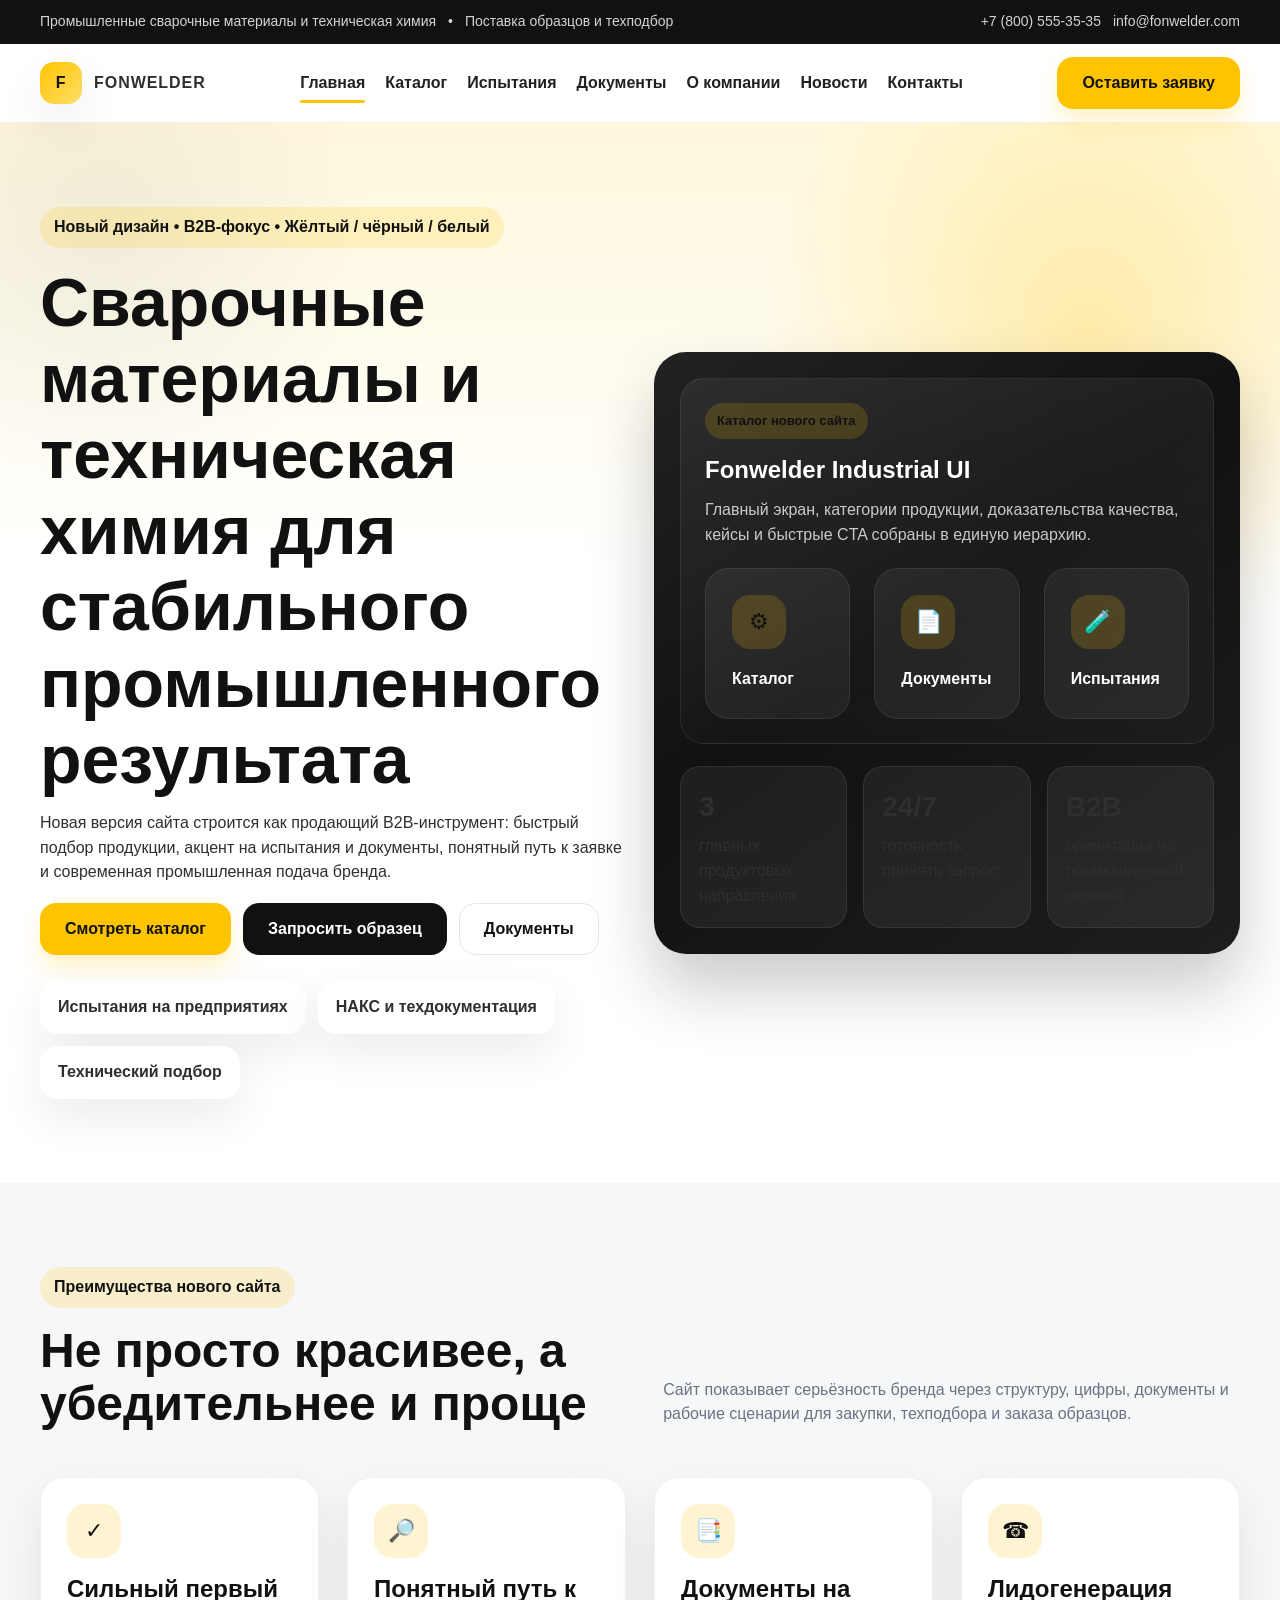
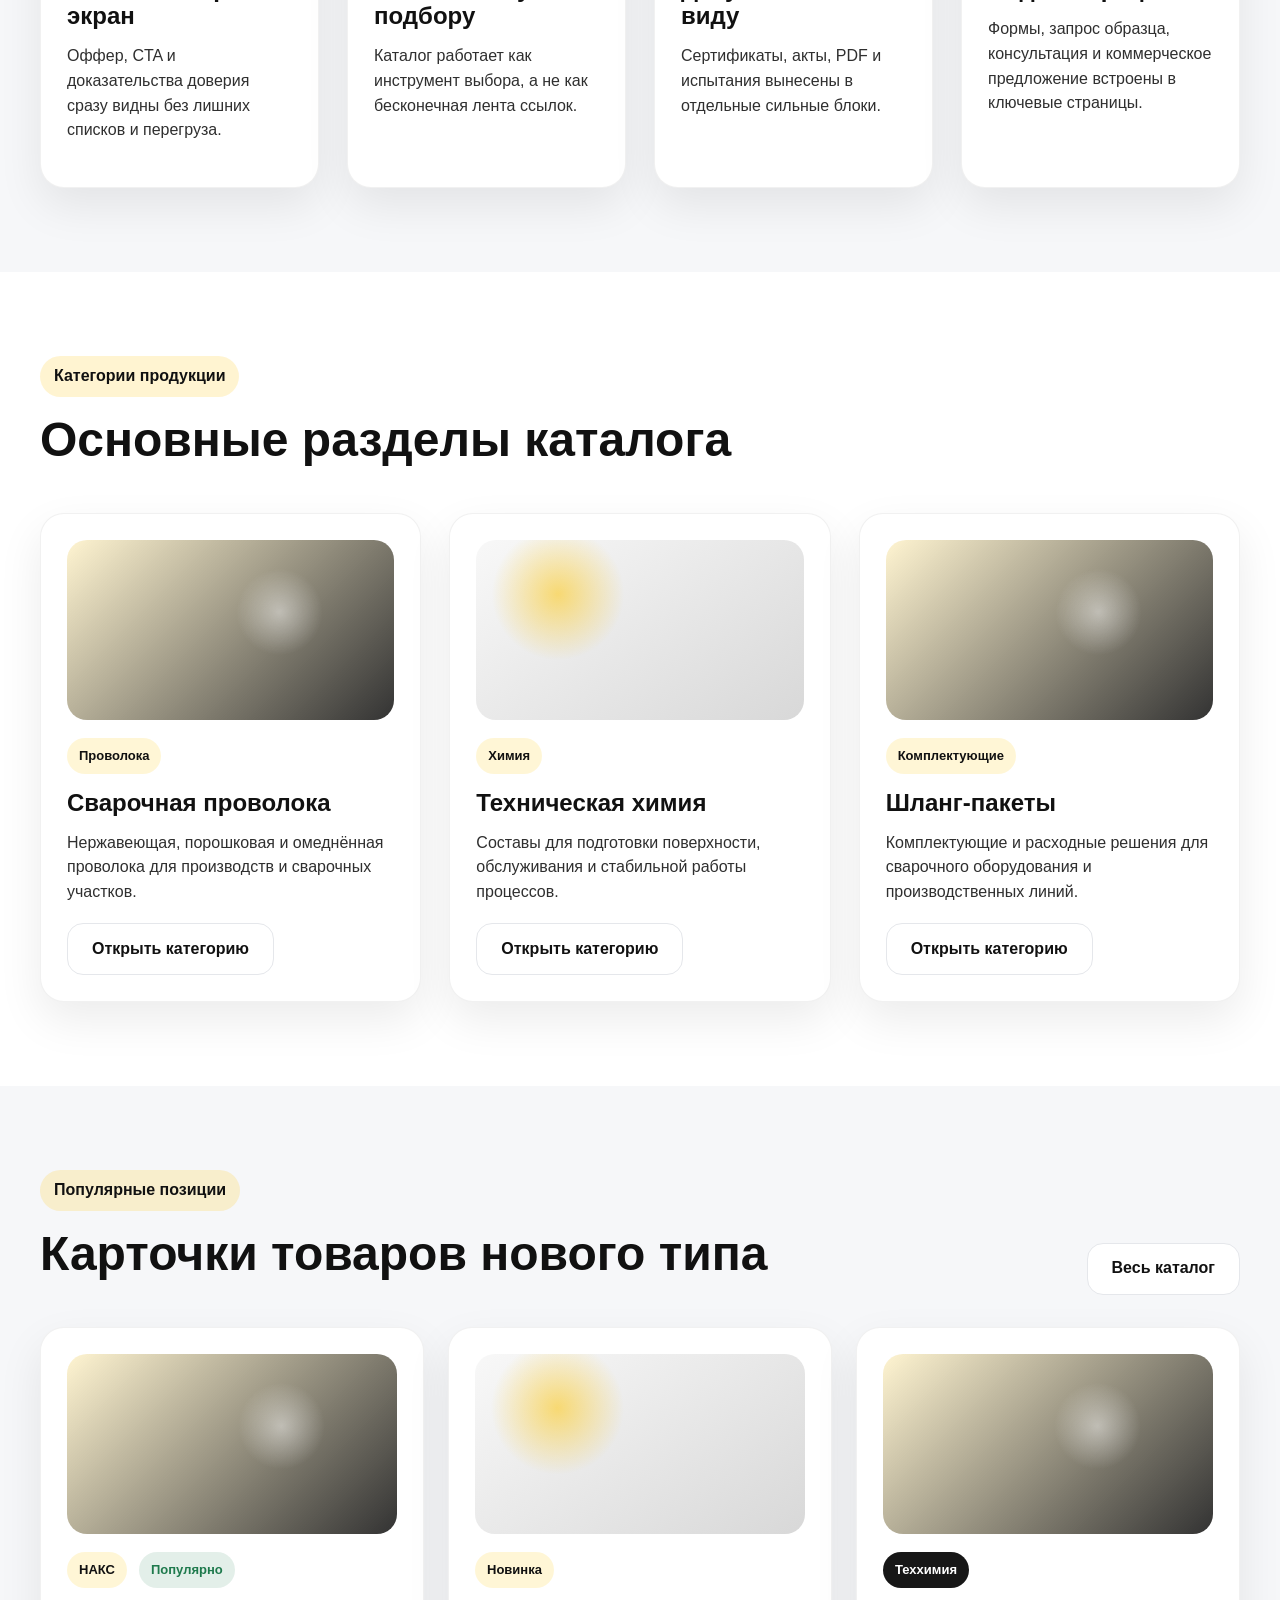
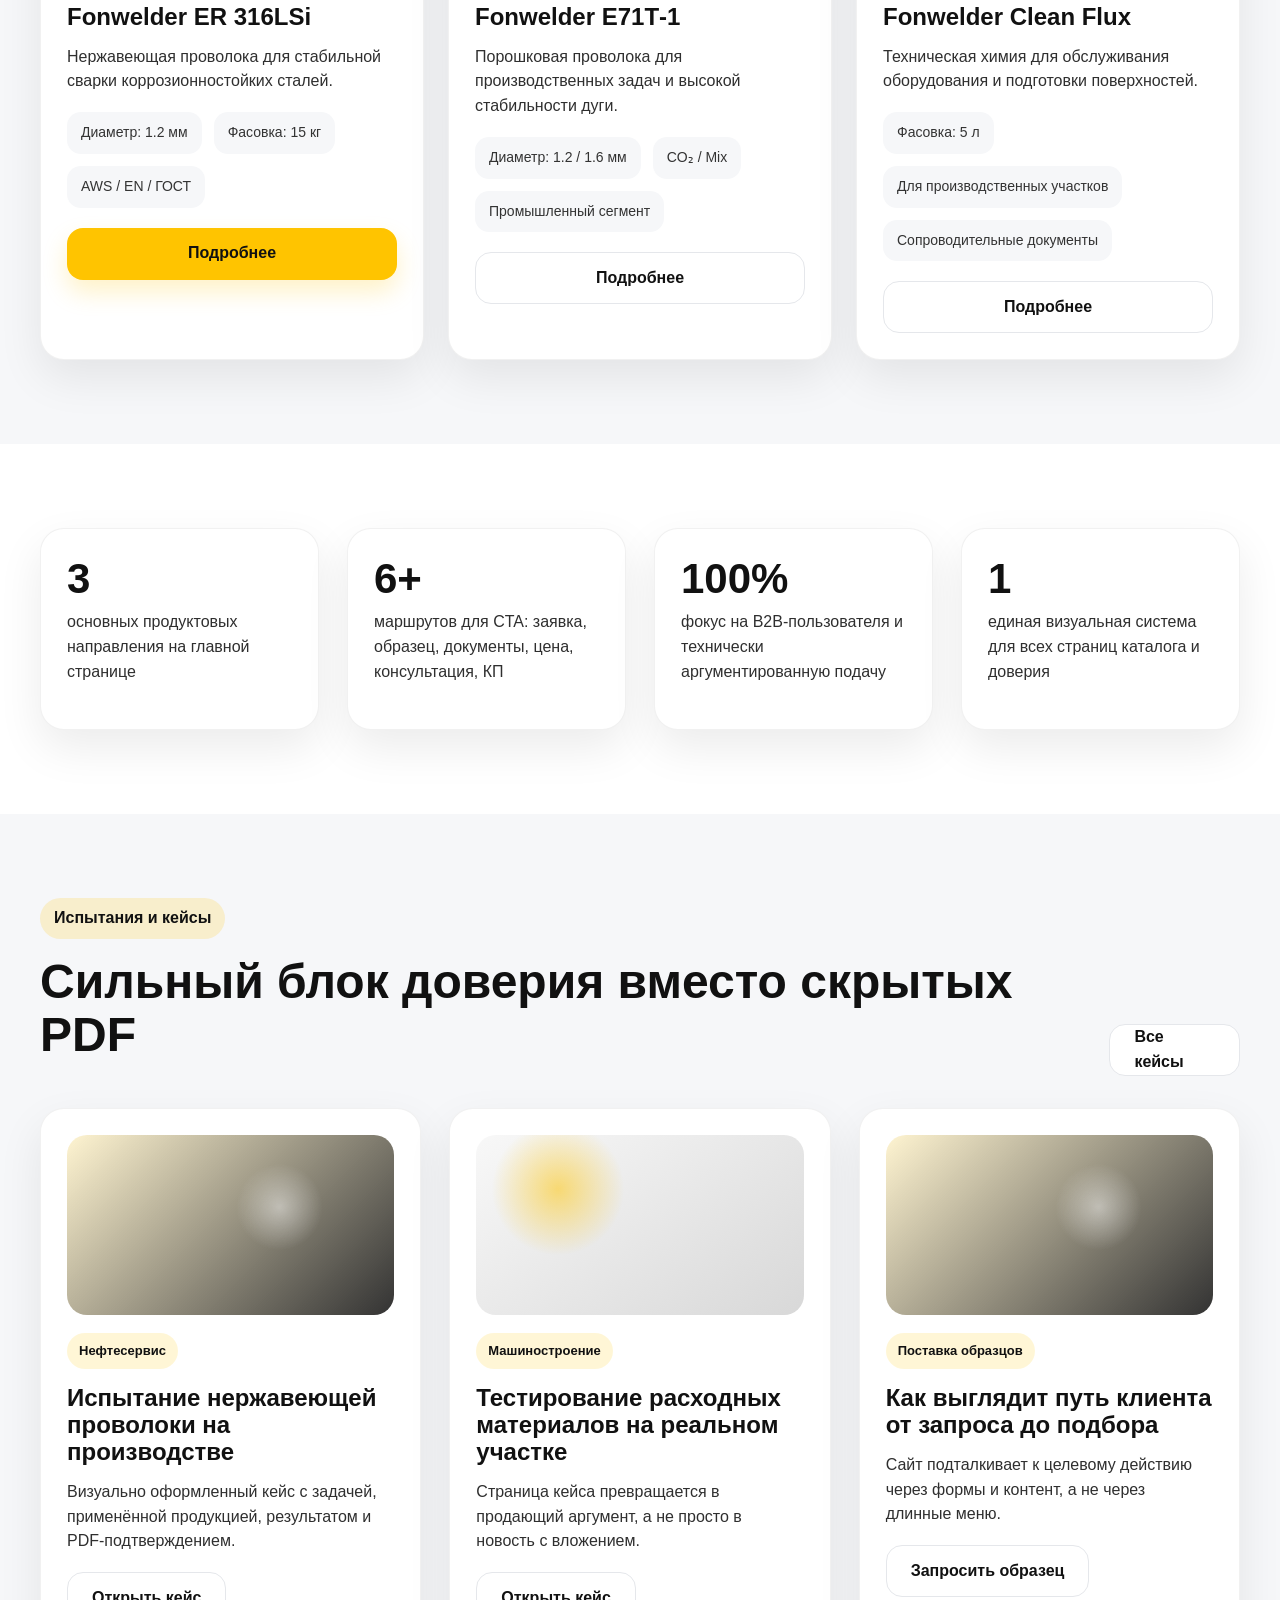
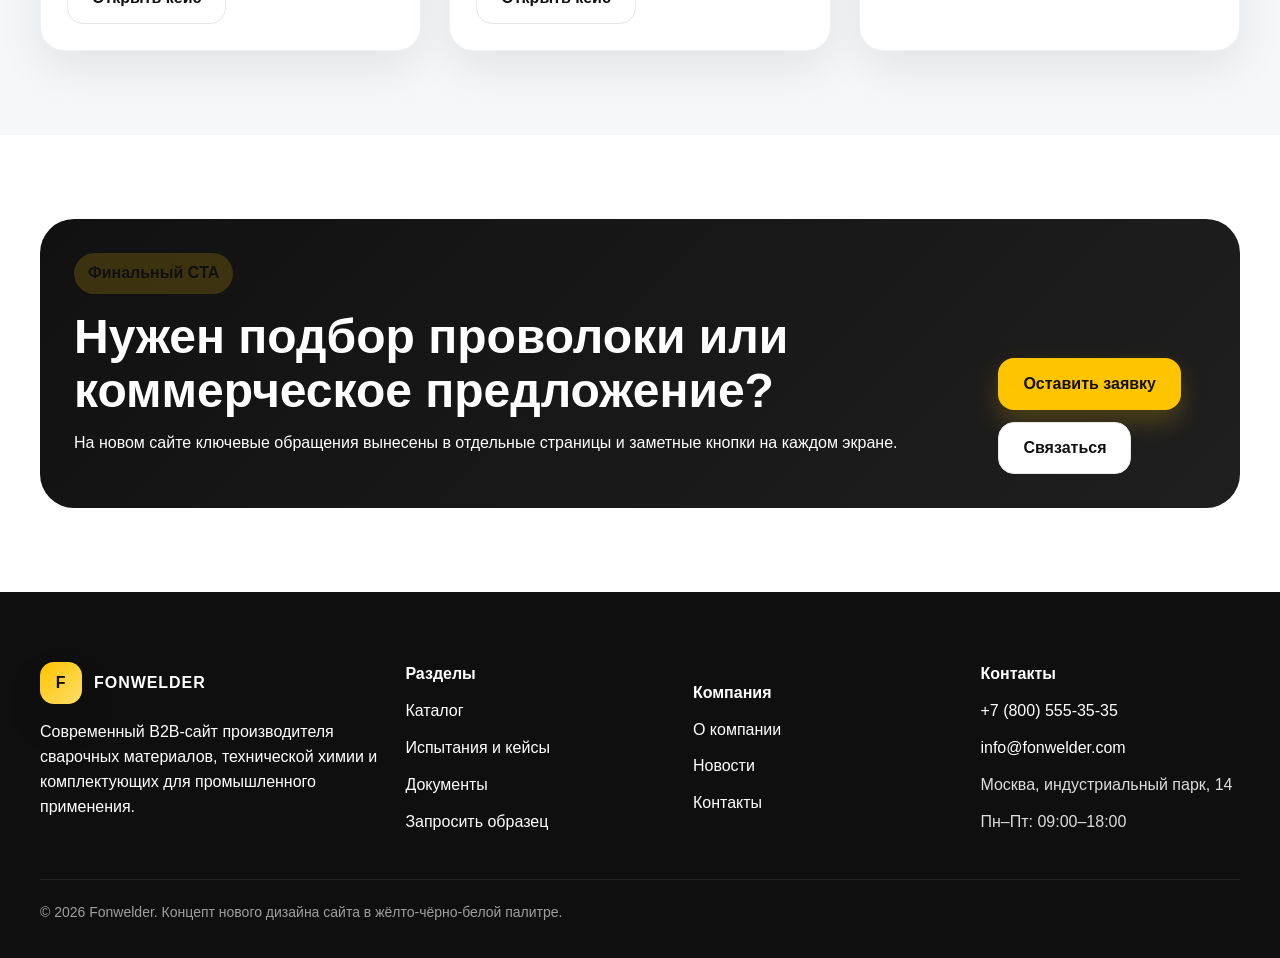
==== index.html @ 53263489 "Add files via upload" ====
<!doctype html>
<html lang="ru">
<head>
  <meta charset="utf-8">
  <meta name="viewport" content="width=device-width, initial-scale=1">
  <title>Fonwelder — новый дизайн сайта</title>
  <meta name="description" content="Редизайн сайта Fonwelder: каталог, карточки товаров, кейсы, документы и лидогенерация.">
  <link rel="stylesheet" href="styles.css">
</head>
<body>
<header>
  <div class="topbar">
    <div class="container topbar__inner">
      <div class="topbar__meta">
        <span>Промышленные сварочные материалы и техническая химия</span>
        <span>•</span>
        <span>Поставка образцов и техподбор</span>
      </div>
      <div class="topbar__links">
        <a href="tel:+78005553535">+7 (800) 555‑35‑35</a>
        <a href="mailto:info@fonwelder.com">info@fonwelder.com</a>
      </div>
    </div>
  </div>
  <nav class="navbar">
    <div class="container navbar__inner">
      <a class="logo" href="index.html" aria-label="Fonwelder">
        <span class="logo__mark">F</span>
        <span>Fonwelder</span>
      </a>
      <button class="menu-toggle" aria-label="Открыть меню" aria-expanded="false" data-menu-toggle>☰</button>
      <div class="navbar__menu" data-menu>
        <a href="index.html" class="is-active">Главная</a>
<a href="catalog.html" class="">Каталог</a>
<a href="cases.html" class="">Испытания</a>
<a href="documents.html" class="">Документы</a>
<a href="about.html" class="">О компании</a>
<a href="news.html" class="">Новости</a>
<a href="contacts.html" class="">Контакты</a>
      </div>
      <div class="navbar__actions">
        <a class="btn btn--primary" href="request.html">Оставить заявку</a>
      </div>
    </div>
  </nav>
</header>
<main>
  <section class="hero section">
    <div class="container hero__grid">
      <div>
        <div class="hero__eyebrow">Новый дизайн • B2B‑фокус • Жёлтый / чёрный / белый</div>
        <h1>Сварочные материалы и техническая химия для стабильного промышленного результата</h1>
        <p>Новая версия сайта строится как продающий B2B‑инструмент: быстрый подбор продукции, акцент на испытания и документы, понятный путь к заявке и современная промышленная подача бренда.</p>
        <div class="cta-inline">
          <a class="btn btn--primary" href="catalog.html">Смотреть каталог</a>
          <a class="btn btn--dark" href="request.html">Запросить образец</a>
          <a class="btn btn--light" href="documents.html">Документы</a>
        </div>
        <div class="hero__stats" style="margin-top:26px;">
          <span class="stat-pill">Испытания на предприятиях</span>
          <span class="stat-pill">НАКС и техдокументация</span>
          <span class="stat-pill">Технический подбор</span>
        </div>
      </div>
      <div class="hero-visual">
        <div class="device">
          <div class="device__screen">
            <span class="badge">Каталог нового сайта</span>
            <h3 style="color:#fff; margin-top:18px;">Fonwelder Industrial UI</h3>
            <p style="color:rgba(255,255,255,0.76);">Главный экран, категории продукции, доказательства качества, кейсы и быстрые CTA собраны в единую иерархию.</p>
            <div class="grid-3" style="margin-top:20px;">
              <div class="card" style="background:rgba(255,255,255,0.06); border-color:rgba(255,255,255,0.08); box-shadow:none;"><div class="icon">⚙</div><strong style="color:#fff;">Каталог</strong></div>
              <div class="card" style="background:rgba(255,255,255,0.06); border-color:rgba(255,255,255,0.08); box-shadow:none;"><div class="icon">📄</div><strong style="color:#fff;">Документы</strong></div>
              <div class="card" style="background:rgba(255,255,255,0.06); border-color:rgba(255,255,255,0.08); box-shadow:none;"><div class="icon">🧪</div><strong style="color:#fff;">Испытания</strong></div>
            </div>
          </div>
          <div class="kpi-bar">
            <div class="kpi"><strong>3</strong><span>главных продуктовых направления</span></div>
            <div class="kpi"><strong>24/7</strong><span>готовность принять запрос</span></div>
            <div class="kpi"><strong>B2B</strong><span>ориентация на промышленный сегмент</span></div>
          </div>
        </div>
      </div>
    </div>
  </section>

  <section class="section page-muted">
    <div class="container">
      <div class="section__head">
        <div>
          <div class="section__eyebrow">Преимущества нового сайта</div>
          <h2>Не просто красивее, а убедительнее и проще</h2>
        </div>
        <p class="section__text">Сайт показывает серьёзность бренда через структуру, цифры, документы и рабочие сценарии для закупки, техподбора и заказа образцов.</p>
      </div>
      <div class="card-grid">
        <article class="value-card"><div class="icon">✓</div><h3>Сильный первый экран</h3><p>Оффер, CTA и доказательства доверия сразу видны без лишних списков и перегруза.</p></article>
        <article class="value-card"><div class="icon">🔎</div><h3>Понятный путь к подбору</h3><p>Каталог работает как инструмент выбора, а не как бесконечная лента ссылок.</p></article>
        <article class="value-card"><div class="icon">📑</div><h3>Документы на виду</h3><p>Сертификаты, акты, PDF и испытания вынесены в отдельные сильные блоки.</p></article>
        <article class="value-card"><div class="icon">☎</div><h3>Лидогенерация</h3><p>Формы, запрос образца, консультация и коммерческое предложение встроены в ключевые страницы.</p></article>
      </div>
    </div>
  </section>

  <section class="section">
    <div class="container">
      <div class="section__head"><div><div class="section__eyebrow">Категории продукции</div><h2>Основные разделы каталога</h2></div></div>
      <div class="category-grid">
        <article class="product-card"><div class="category-card__media"></div><span class="badge">Проволока</span><h3 style="margin-top:16px;">Сварочная проволока</h3><p>Нержавеющая, порошковая и омеднённая проволока для производств и сварочных участков.</p><a class="btn btn--light" href="category-stainless.html">Открыть категорию</a></article>
        <article class="product-card"><div class="category-card__media category-card__media--light"></div><span class="badge">Химия</span><h3 style="margin-top:16px;">Техническая химия</h3><p>Составы для подготовки поверхности, обслуживания и стабильной работы процессов.</p><a class="btn btn--light" href="catalog.html">Открыть категорию</a></article>
        <article class="product-card"><div class="category-card__media"></div><span class="badge">Комплектующие</span><h3 style="margin-top:16px;">Шланг‑пакеты</h3><p>Комплектующие и расходные решения для сварочного оборудования и производственных линий.</p><a class="btn btn--light" href="catalog.html">Открыть категорию</a></article>
      </div>
    </div>
  </section>

  <section class="section page-muted">
    <div class="container">
      <div class="section__head"><div><div class="section__eyebrow">Популярные позиции</div><h2>Карточки товаров нового типа</h2></div><a class="btn btn--light" href="catalog.html">Весь каталог</a></div>
      <div class="product-grid">
        <article class="product-card"><div class="product-card__media"></div><div class="badges"><span class="badge">НАКС</span><span class="badge badge--success">Популярно</span></div><h3 style="margin-top:16px;">Fonwelder ER 316LSi</h3><p>Нержавеющая проволока для стабильной сварки коррозионностойких сталей.</p><ul class="meta-list"><li>Диаметр: 1.2 мм</li><li>Фасовка: 15 кг</li><li>AWS / EN / ГОСТ</li></ul><a class="btn btn--primary btn--full" href="product-er316lsi.html">Подробнее</a></article>
        <article class="product-card"><div class="product-card__media product-card__media--light"></div><div class="badges"><span class="badge">Новинка</span></div><h3 style="margin-top:16px;">Fonwelder E71T‑1</h3><p>Порошковая проволока для производственных задач и высокой стабильности дуги.</p><ul class="meta-list"><li>Диаметр: 1.2 / 1.6 мм</li><li>CO₂ / Mix</li><li>Промышленный сегмент</li></ul><a class="btn btn--light btn--full" href="catalog.html">Подробнее</a></article>
        <article class="product-card"><div class="product-card__media"></div><div class="badges"><span class="badge badge--dark">Теххимия</span></div><h3 style="margin-top:16px;">Fonwelder Clean Flux</h3><p>Техническая химия для обслуживания оборудования и подготовки поверхностей.</p><ul class="meta-list"><li>Фасовка: 5 л</li><li>Для производственных участков</li><li>Сопроводительные документы</li></ul><a class="btn btn--light btn--full" href="catalog.html">Подробнее</a></article>
      </div>
    </div>
  </section>

  <section class="section"><div class="container"><div class="stats-grid"><article class="stat"><h3>3</h3><p>основных продуктовых направления на главной странице</p></article><article class="stat"><h3>6+</h3><p>маршрутов для CTA: заявка, образец, документы, цена, консультация, КП</p></article><article class="stat"><h3>100%</h3><p>фокус на B2B‑пользователя и технически аргументированную подачу</p></article><article class="stat"><h3>1</h3><p>единая визуальная система для всех страниц каталога и доверия</p></article></div></div></section>

  <section class="section page-muted">
    <div class="container">
      <div class="section__head"><div><div class="section__eyebrow">Испытания и кейсы</div><h2>Сильный блок доверия вместо скрытых PDF</h2></div><a class="btn btn--light" href="cases.html">Все кейсы</a></div>
      <div class="case-grid">
        <article class="case-card"><div class="case-card__media"></div><span class="badge">Нефтесервис</span><h3 style="margin-top:16px;">Испытание нержавеющей проволоки на производстве</h3><p>Визуально оформленный кейс с задачей, применённой продукцией, результатом и PDF‑подтверждением.</p><a class="btn btn--light" href="cases.html">Открыть кейс</a></article>
        <article class="case-card"><div class="case-card__media case-card__media--light"></div><span class="badge">Машиностроение</span><h3 style="margin-top:16px;">Тестирование расходных материалов на реальном участке</h3><p>Страница кейса превращается в продающий аргумент, а не просто в новость с вложением.</p><a class="btn btn--light" href="cases.html">Открыть кейс</a></article>
        <article class="case-card"><div class="case-card__media"></div><span class="badge">Поставка образцов</span><h3 style="margin-top:16px;">Как выглядит путь клиента от запроса до подбора</h3><p>Сайт подталкивает к целевому действию через формы и контент, а не через длинные меню.</p><a class="btn btn--light" href="request.html">Запросить образец</a></article>
      </div>
    </div>
  </section>

  <section class="section"><div class="container"><div class="cta-band"><div class="section__head" style="margin-bottom:0;"><div><div class="section__eyebrow">Финальный CTA</div><h2>Нужен подбор проволоки или коммерческое предложение?</h2><p>На новом сайте ключевые обращения вынесены в отдельные страницы и заметные кнопки на каждом экране.</p></div><div class="cta-inline"><a class="btn btn--primary" href="request.html">Оставить заявку</a><a class="btn btn--light" href="contacts.html">Связаться</a></div></div></div></div></section>
</main>
<footer class="footer">
  <div class="container">
    <div class="footer-grid footer__top">
      <div>
        <a class="logo" href="index.html">
          <span class="logo__mark">F</span>
          <span>Fonwelder</span>
        </a>
        <p style="margin-top:16px;">Современный B2B‑сайт производителя сварочных материалов, технической химии и комплектующих для промышленного применения.</p>
      </div>
      <div>
        <h4>Разделы</h4>
        <ul>
          <li><a href="catalog.html">Каталог</a></li>
          <li><a href="cases.html">Испытания и кейсы</a></li>
          <li><a href="documents.html">Документы</a></li>
          <li><a href="request.html">Запросить образец</a></li>
        </ul>
      </div>
      <div>
        <h4>Компания</h4>
        <ul>
          <li><a href="about.html">О компании</a></li>
          <li><a href="news.html">Новости</a></li>
          <li><a href="contacts.html">Контакты</a></li>
        </ul>
      </div>
      <div>
        <h4>Контакты</h4>
        <ul>
          <li><a href="tel:+78005553535">+7 (800) 555‑35‑35</a></li>
          <li><a href="mailto:info@fonwelder.com">info@fonwelder.com</a></li>
          <li>Москва, индустриальный парк, 14</li>
          <li>Пн–Пт: 09:00–18:00</li>
        </ul>
      </div>
    </div>
    <div class="footer__bottom">© 2026 Fonwelder. Концепт нового дизайна сайта в жёлто‑чёрно‑белой палитре.</div>
  </div>
</footer>
<script src="script.js"></script>
</body>
</html>
---- styles.css ----
:root {
  --yellow: #ffc400;
  --yellow-dark: #f1b500;
  --black: #111111;
  --black-soft: #1d1d1d;
  --white: #ffffff;
  --bg: #f6f7f9;
  --line: #e5e7eb;
  --text: #2f2f2f;
  --muted: #6b7280;
  --success: #1f7a4d;
  --radius-lg: 24px;
  --radius-md: 18px;
  --radius-sm: 12px;
  --shadow: 0 18px 45px rgba(17, 17, 17, 0.08);
  --container: 1200px;
}

* {
  box-sizing: border-box;
}

html {
  scroll-behavior: smooth;
}

body {
  margin: 0;
  font-family: Inter, Arial, Helvetica, sans-serif;
  color: var(--text);
  background: var(--white);
  line-height: 1.55;
}

a {
  color: inherit;
  text-decoration: none;
}

img {
  display: block;
  max-width: 100%;
}

button,
input,
select,
textarea {
  font: inherit;
}

.container {
  width: min(calc(100% - 32px), var(--container));
  margin: 0 auto;
}

.section {
  padding: 84px 0;
}

.section-sm {
  padding: 56px 0;
}

.page-muted {
  background: var(--bg);
}

.topbar {
  background: var(--black);
  color: rgba(255, 255, 255, 0.82);
  font-size: 14px;
}

.topbar__inner,
.navbar__inner,
.footer__top {
  display: flex;
  align-items: center;
  justify-content: space-between;
  gap: 20px;
}

.topbar__inner {
  min-height: 44px;
}

.topbar__meta,
.topbar__links,
.navbar__menu,
.hero__stats,
.breadcrumbs,
.filters,
.meta-list,
.cta-inline,
.badges,
.inline-list {
  display: flex;
  flex-wrap: wrap;
  gap: 12px;
}

.navbar {
  position: sticky;
  top: 0;
  z-index: 50;
  background: rgba(255, 255, 255, 0.94);
  backdrop-filter: blur(10px);
  border-bottom: 1px solid rgba(17, 17, 17, 0.06);
}

.navbar__inner {
  min-height: 78px;
}

.logo {
  display: inline-flex;
  align-items: center;
  gap: 12px;
  font-weight: 900;
  letter-spacing: 0.06em;
  text-transform: uppercase;
}

.logo__mark {
  width: 42px;
  height: 42px;
  border-radius: 14px;
  background: linear-gradient(135deg, var(--yellow), #ffde69);
  color: var(--black);
  display: inline-flex;
  align-items: center;
  justify-content: center;
  box-shadow: var(--shadow);
}

.navbar__menu {
  align-items: center;
  gap: 20px;
  color: #212121;
}

.navbar__menu a {
  font-weight: 600;
  position: relative;
}

.navbar__menu a:hover::after,
.navbar__menu a.is-active::after {
  content: "";
  position: absolute;
  left: 0;
  right: 0;
  bottom: -8px;
  height: 3px;
  border-radius: 999px;
  background: var(--yellow);
}

.menu-toggle {
  display: none;
  width: 48px;
  height: 48px;
  border: 1px solid var(--line);
  border-radius: 14px;
  background: var(--white);
}

.btn {
  display: inline-flex;
  align-items: center;
  justify-content: center;
  gap: 10px;
  min-height: 52px;
  padding: 0 24px;
  border-radius: 16px;
  border: 1px solid transparent;
  font-weight: 700;
  transition: 0.25s ease;
  cursor: pointer;
}

.btn:hover {
  transform: translateY(-2px);
}

.btn--primary {
  background: var(--yellow);
  color: var(--black);
  box-shadow: 0 12px 24px rgba(255, 196, 0, 0.22);
}

.btn--primary:hover {
  background: var(--yellow-dark);
}

.btn--dark {
  background: var(--black);
  color: var(--white);
}

.btn--light {
  background: var(--white);
  color: var(--black);
  border-color: var(--line);
}

.btn--full {
  width: 100%;
}

.hero {
  position: relative;
  overflow: hidden;
  background:
    radial-gradient(circle at 85% 20%, rgba(255, 196, 0, 0.28), transparent 24%),
    radial-gradient(circle at 8% 10%, rgba(17, 17, 17, 0.06), transparent 18%),
    linear-gradient(180deg, #fff8dd 0%, var(--white) 42%);
}

.hero--dark {
  background:
    radial-gradient(circle at 80% 15%, rgba(255, 196, 0, 0.26), transparent 22%),
    linear-gradient(135deg, #181818 0%, #111111 70%);
  color: var(--white);
}

.hero__grid,
.split,
.product-hero,
.two-col,
.contact-grid,
.request-grid,
.stats-grid,
.card-grid,
.case-grid,
.doc-grid,
.news-grid,
.category-grid,
.footer-grid,
.product-layout {
  display: grid;
  gap: 28px;
}

.hero__grid,
.split,
.product-hero,
.two-col,
.contact-grid,
.request-grid,
.product-layout {
  grid-template-columns: repeat(2, minmax(0, 1fr));
  align-items: center;
}

.hero__eyebrow,
.section__eyebrow {
  display: inline-flex;
  align-items: center;
  gap: 10px;
  padding: 8px 14px;
  border-radius: 999px;
  background: rgba(255, 196, 0, 0.18);
  color: var(--black);
  font-weight: 700;
  margin-bottom: 16px;
}

.hero--dark .hero__eyebrow {
  color: var(--white);
  background: rgba(255, 196, 0, 0.16);
}

h1,
h2,
h3,
h4 {
  margin: 0 0 14px;
  color: var(--black);
  line-height: 1.12;
}

.hero--dark h1,
.hero--dark h2,
.hero--dark h3,
.hero--dark p,
.hero--dark li,
.hero--dark .section__text {
  color: var(--white);
}

h1 {
  font-size: clamp(38px, 6vw, 68px);
  max-width: 13ch;
}

h2 {
  font-size: clamp(30px, 4vw, 48px);
}

h3 {
  font-size: 24px;
}

p {
  margin: 0 0 18px;
  color: var(--text);
}

.section__head {
  display: flex;
  align-items: end;
  justify-content: space-between;
  gap: 20px;
  margin-bottom: 32px;
}

.section__text,
.muted {
  color: var(--muted);
}

.hero-card,
.card,
.stat,
.filter-card,
.doc-item,
.news-card,
.case-card,
.product-card,
.contact-card,
.form-card,
.metric-card,
.value-card,
.timeline,
.tab-panel,
.spec-table,
.sidebar-card {
  background: var(--white);
  border: 1px solid rgba(17, 17, 17, 0.06);
  border-radius: var(--radius-lg);
  box-shadow: var(--shadow);
}

.hero-card {
  padding: 28px;
}

.hero-visual {
  position: relative;
  min-height: 540px;
}

.device,
.wire-spool,
.tube-stack,
.document-stack,
.news-visual {
  border-radius: 32px;
  box-shadow: 0 35px 65px rgba(17, 17, 17, 0.22);
}

.device {
  background: linear-gradient(145deg, #222 0%, #111 45%, #1e1e1e 100%);
  padding: 26px;
  min-height: 480px;
  display: flex;
  flex-direction: column;
  justify-content: space-between;
}

.device__screen {
  background: linear-gradient(180deg, rgba(255,255,255,0.06), rgba(255,255,255,0.02));
  border: 1px solid rgba(255,255,255,0.08);
  border-radius: 24px;
  padding: 24px;
}

.hero__stats .stat-pill {
  padding: 14px 18px;
  border-radius: 18px;
  background: var(--white);
  box-shadow: var(--shadow);
  font-weight: 700;
}

.hero--dark .hero__stats .stat-pill {
  background: rgba(255,255,255,0.06);
  color: var(--white);
}

.card-grid {
  grid-template-columns: repeat(4, minmax(0, 1fr));
}

.category-grid,
.case-grid,
.news-grid,
.doc-grid {
  grid-template-columns: repeat(3, minmax(0, 1fr));
}

.stats-grid {
  grid-template-columns: repeat(4, minmax(0, 1fr));
}

.value-card,
.card,
.product-card,
.case-card,
.doc-item,
.news-card,
.contact-card,
.sidebar-card,
.stat,
.metric-card {
  padding: 26px;
}

.icon {
  width: 54px;
  height: 54px;
  border-radius: 18px;
  display: inline-flex;
  align-items: center;
  justify-content: center;
  background: rgba(255, 196, 0, 0.18);
  color: var(--black);
  font-size: 22px;
  margin-bottom: 18px;
}

.badge {
  display: inline-flex;
  align-items: center;
  gap: 8px;
  padding: 8px 12px;
  border-radius: 999px;
  font-size: 13px;
  font-weight: 700;
  background: rgba(255, 196, 0, 0.16);
  color: var(--black);
}

.badge--dark {
  background: #171717;
  color: var(--white);
}

.badge--success {
  background: rgba(31, 122, 77, 0.12);
  color: var(--success);
}

.product-card__media,
.category-card__media,
.case-card__media,
.news-card__media {
  min-height: 180px;
  border-radius: 20px;
  margin-bottom: 18px;
  background:
    radial-gradient(circle at 65% 40%, rgba(255,255,255,0.45), transparent 18%),
    linear-gradient(135deg, rgba(255, 196, 0, 0.18), rgba(17, 17, 17, 0.86));
}

.product-card__media--light,
.category-card__media--light,
.case-card__media--light,
.news-card__media--light {
  background:
    radial-gradient(circle at 25% 30%, rgba(255, 196, 0, 0.52), transparent 24%),
    linear-gradient(145deg, #f8f8f8, #d8d8d8);
}

.meta-list {
  padding: 0;
  margin: 0 0 20px;
  list-style: none;
}

.meta-list li {
  padding: 10px 14px;
  border-radius: 14px;
  background: var(--bg);
  color: #333;
  font-size: 14px;
}

.stats-grid .stat h3,
.metric-card h3 {
  font-size: 42px;
  margin-bottom: 8px;
}

.cta-band {
  background: linear-gradient(135deg, #111 0%, #1f1f1f 100%);
  color: var(--white);
  border-radius: 34px;
  padding: 34px;
}

.cta-band h2,
.cta-band p {
  color: var(--white);
}

.breadcrumbs {
  padding: 20px 0 0;
  color: var(--muted);
  font-size: 14px;
}

.page-hero {
  padding: 48px 0 70px;
}

.page-hero__card {
  padding: 34px;
  border-radius: 32px;
  background:
    radial-gradient(circle at 85% 10%, rgba(255, 196, 0, 0.22), transparent 25%),
    linear-gradient(180deg, #fffdf6, #ffffff);
  border: 1px solid rgba(17, 17, 17, 0.06);
}

.filters {
  margin-bottom: 26px;
}

.filter-chip {
  display: inline-flex;
  align-items: center;
  padding: 12px 16px;
  border-radius: 999px;
  border: 1px solid var(--line);
  background: var(--white);
  font-weight: 600;
}

.filter-chip.is-active {
  border-color: transparent;
  background: var(--yellow);
}

.search-row {
  display: grid;
  grid-template-columns: 2fr 1fr 1fr auto;
  gap: 14px;
  margin-bottom: 28px;
}

.input,
.select,
.textarea {
  width: 100%;
  min-height: 54px;
  padding: 14px 18px;
  border-radius: 16px;
  border: 1px solid var(--line);
  background: var(--white);
}

.textarea {
  min-height: 140px;
  resize: vertical;
}

.grid-3,
.grid-4,
.product-grid {
  display: grid;
  gap: 24px;
}

.grid-3,
.product-grid {
  grid-template-columns: repeat(3, minmax(0, 1fr));
}

.grid-4 {
  grid-template-columns: repeat(4, minmax(0, 1fr));
}

.product-hero__gallery {
  background: linear-gradient(145deg, #141414, #2a2a2a);
  color: var(--white);
  padding: 28px;
  border-radius: 32px;
  min-height: 560px;
}

.product-photo {
  height: 320px;
  border-radius: 26px;
  margin-bottom: 20px;
  background:
    radial-gradient(circle at 28% 35%, rgba(255, 196, 0, 0.88), transparent 18%),
    linear-gradient(135deg, #f1f1f1 0%, #cfcfcf 18%, #2b2b2b 18%, #151515 100%);
}

.thumb-row {
  display: grid;
  grid-template-columns: repeat(3, minmax(0, 1fr));
  gap: 14px;
}

.thumb {
  height: 88px;
  border-radius: 18px;
  background:
    radial-gradient(circle at 70% 40%, rgba(255,255,255,0.25), transparent 16%),
    linear-gradient(135deg, rgba(255, 196, 0, 0.35), rgba(255,255,255,0.08));
  border: 1px solid rgba(255,255,255,0.08);
}

.product-hero__info {
  padding: 10px 0;
}

.price-box {
  padding: 20px 22px;
  border-radius: 22px;
  background: var(--bg);
  display: flex;
  align-items: center;
  justify-content: space-between;
  gap: 18px;
  margin: 22px 0;
}

.tabs {
  display: flex;
  flex-wrap: wrap;
  gap: 12px;
  margin-bottom: 24px;
}

.tab-button {
  padding: 14px 18px;
  border-radius: 14px;
  border: 1px solid var(--line);
  background: var(--white);
  font-weight: 700;
  cursor: pointer;
}

.tab-button.is-active {
  background: var(--yellow);
  border-color: transparent;
}

.tab-panel {
  display: none;
  padding: 28px;
}

.tab-panel.is-active {
  display: block;
}

.spec-table {
  overflow: hidden;
}

.spec-table table {
  width: 100%;
  border-collapse: collapse;
}

.spec-table th,
.spec-table td {
  padding: 14px 18px;
  text-align: left;
  border-bottom: 1px solid var(--line);
}

.spec-table th {
  background: #fbfbfb;
  width: 32%;
}

.case-stat {
  display: flex;
  align-items: center;
  justify-content: space-between;
  gap: 12px;
  padding: 16px 18px;
  border-radius: 18px;
  background: var(--bg);
  margin-bottom: 14px;
}

.footer {
  background: #0f0f0f;
  color: rgba(255, 255, 255, 0.86);
  padding-top: 70px;
}

.footer-grid {
  grid-template-columns: 1.3fr 1fr 1fr 1fr;
}

.footer h3,
.footer h4,
.footer p,
.footer a {
  color: var(--white);
}

.footer h4 {
  margin-bottom: 16px;
}

.footer ul {
  padding: 0;
  margin: 0;
  list-style: none;
}

.footer li + li {
  margin-top: 12px;
}

.footer__bottom {
  margin-top: 42px;
  border-top: 1px solid rgba(255,255,255,0.08);
  padding: 22px 0 34px;
  color: rgba(255,255,255,0.6);
  font-size: 14px;
}

.kpi-bar {
  display: grid;
  grid-template-columns: repeat(3, minmax(0, 1fr));
  gap: 16px;
  margin-top: 22px;
}

.kpi {
  background: rgba(255,255,255,0.06);
  border: 1px solid rgba(255,255,255,0.08);
  border-radius: 20px;
  padding: 18px;
}

.kpi strong {
  display: block;
  font-size: 28px;
  margin-bottom: 6px;
}

.timeline {
  padding: 24px;
}

.timeline__item {
  position: relative;
  padding-left: 24px;
  margin-bottom: 20px;
}

.timeline__item::before {
  content: "";
  position: absolute;
  left: 0;
  top: 6px;
  width: 10px;
  height: 10px;
  border-radius: 999px;
  background: var(--yellow);
}

.timeline__item::after {
  content: "";
  position: absolute;
  left: 4px;
  top: 20px;
  bottom: -16px;
  width: 2px;
  background: var(--line);
}

.timeline__item:last-child::after {
  display: none;
}

.map-card {
  min-height: 380px;
  border-radius: 28px;
  background:
    linear-gradient(135deg, rgba(255, 196, 0, 0.18), rgba(17, 17, 17, 0.08)),
    repeating-linear-gradient(90deg, rgba(255,255,255,0.45) 0 40px, rgba(17,17,17,0.03) 40px 41px),
    repeating-linear-gradient(0deg, rgba(255,255,255,0.45) 0 40px, rgba(17,17,17,0.03) 40px 41px);
  border: 1px solid rgba(17,17,17,0.08);
}

.list-check {
  list-style: none;
  padding: 0;
  margin: 0;
}

.list-check li {
  position: relative;
  padding-left: 28px;
  margin-bottom: 14px;
}

.list-check li::before {
  content: "✓";
  position: absolute;
  left: 0;
  top: -1px;
  color: var(--success);
  font-weight: 900;
}

@media (max-width: 1080px) {
  .card-grid,
  .stats-grid,
  .grid-4,
  .footer-grid {
    grid-template-columns: repeat(2, minmax(0, 1fr));
  }

  .category-grid,
  .case-grid,
  .doc-grid,
  .news-grid,
  .grid-3,
  .product-grid {
    grid-template-columns: repeat(2, minmax(0, 1fr));
  }

  .hero__grid,
  .split,
  .product-hero,
  .two-col,
  .contact-grid,
  .request-grid,
  .product-layout {
    grid-template-columns: 1fr;
  }

  .search-row {
    grid-template-columns: 1fr 1fr;
  }
}

@media (max-width: 820px) {
  .menu-toggle {
    display: inline-flex;
    align-items: center;
    justify-content: center;
  }

  .navbar__menu {
    display: none;
    position: absolute;
    top: calc(100% + 8px);
    left: 16px;
    right: 16px;
    padding: 20px;
    background: var(--white);
    border-radius: 24px;
    border: 1px solid var(--line);
    box-shadow: var(--shadow);
    flex-direction: column;
    align-items: flex-start;
  }

  .navbar__menu.is-open {
    display: flex;
  }

  .navbar__actions .btn {
    display: none;
  }

  .section,
  .page-hero {
    padding: 64px 0;
  }

  .hero__stats,
  .cta-inline,
  .topbar__inner,
  .topbar__meta,
  .topbar__links,
  .section__head {
    flex-direction: column;
    align-items: flex-start;
  }

  .hero-visual {
    min-height: auto;
  }

  h1 {
    max-width: none;
  }

  .search-row,
  .kpi-bar,
  .grid-3,
  .product-grid,
  .category-grid,
  .news-grid,
  .doc-grid,
  .case-grid,
  .card-grid,
  .stats-grid,
  .grid-4,
  .footer-grid {
    grid-template-columns: 1fr;
  }
}

@media (max-width: 520px) {
  .container {
    width: min(calc(100% - 24px), var(--container));
  }

  .btn {
    width: 100%;
  }

  .topbar {
    display: none;
  }

  .hero-card,
  .value-card,
  .card,
  .product-card,
  .case-card,
  .doc-item,
  .news-card,
  .contact-card,
  .sidebar-card,
  .stat,
  .metric-card,
  .tab-panel,
  .page-hero__card,
  .cta-band {
    padding: 22px;
    border-radius: 24px;
  }
}
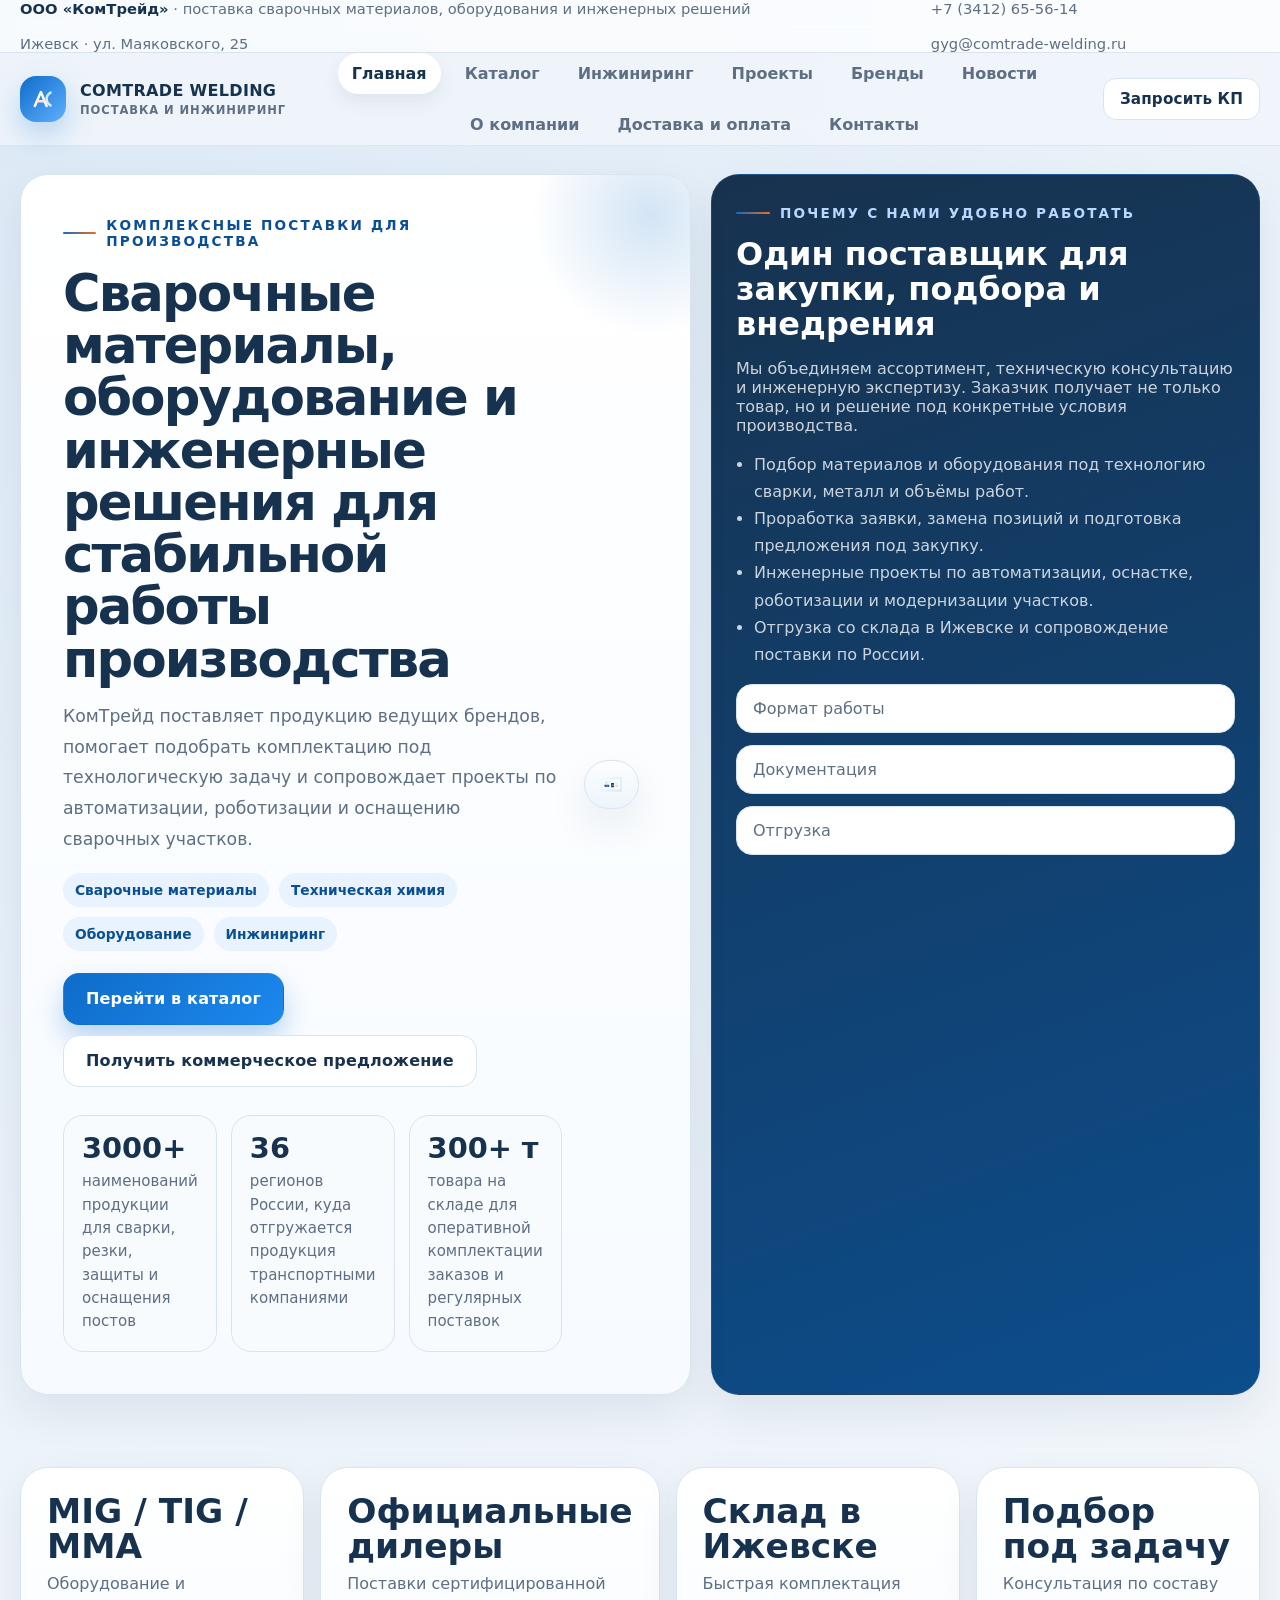
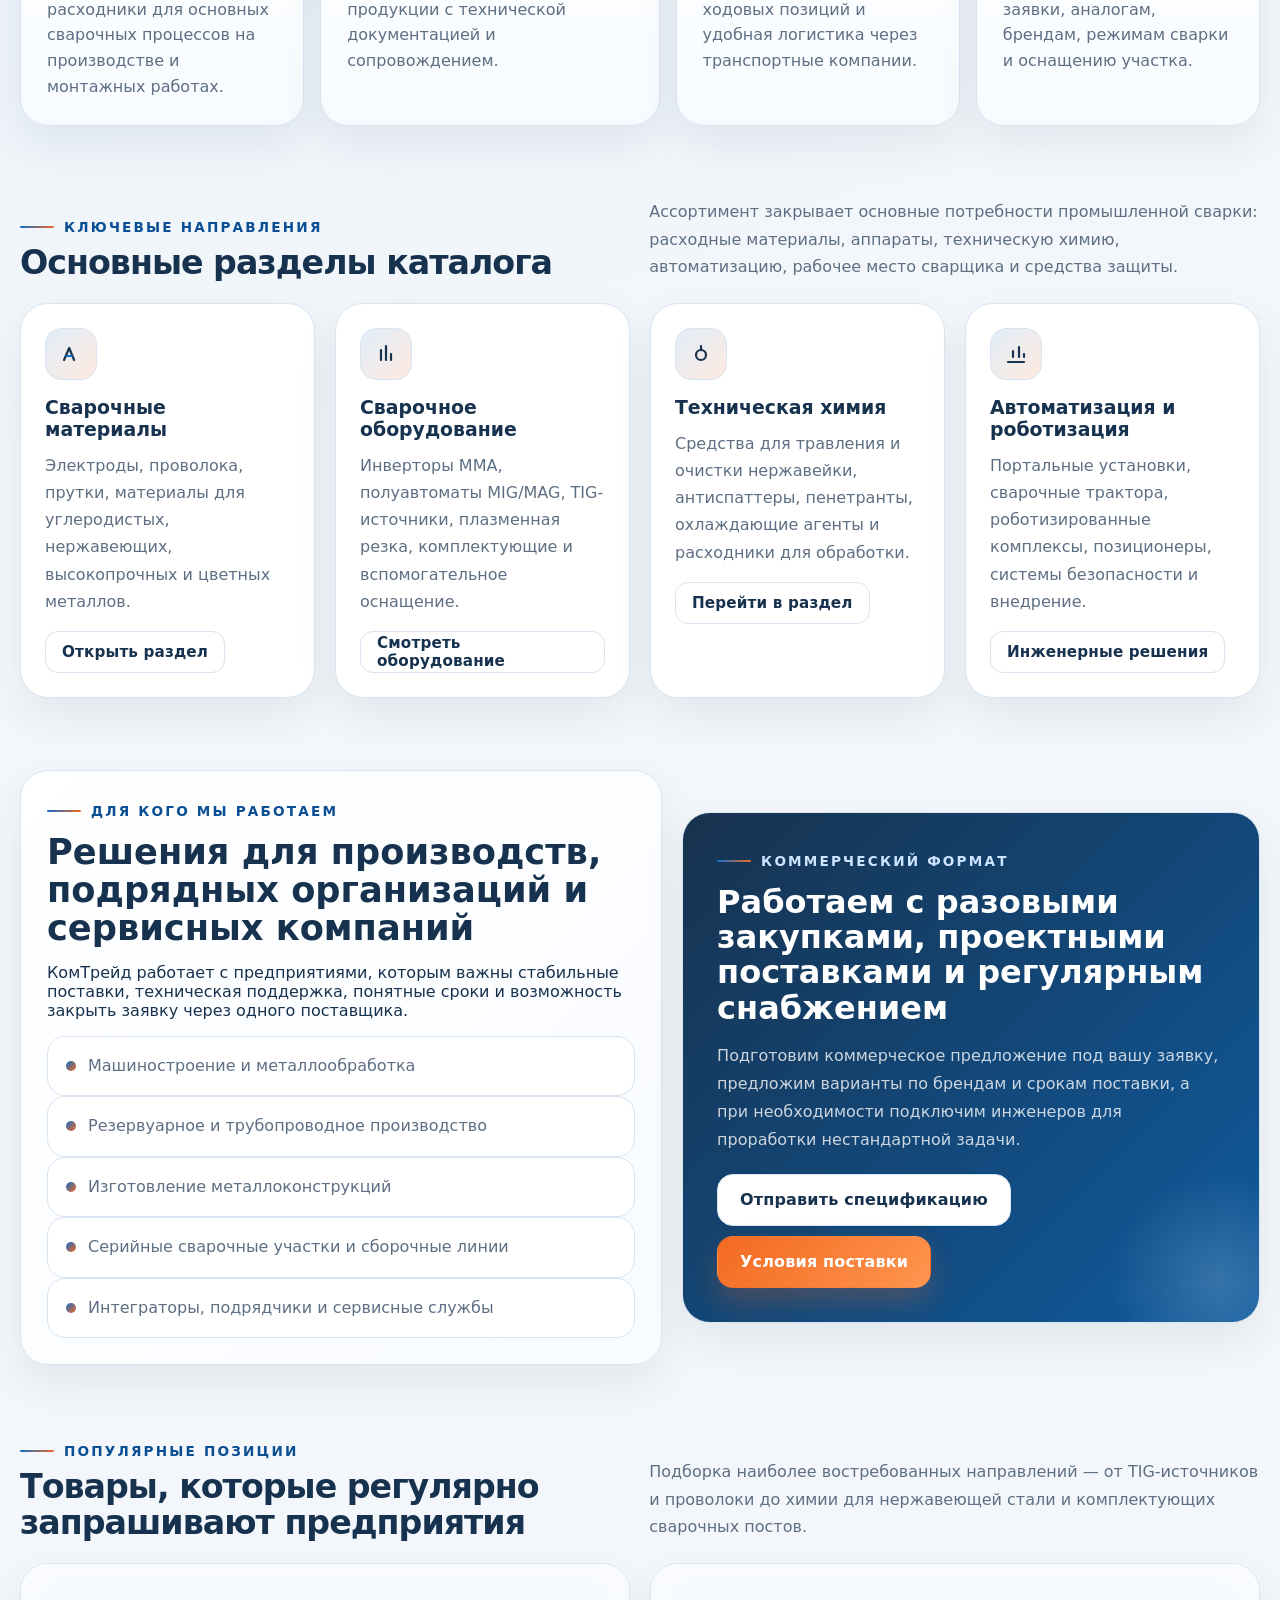
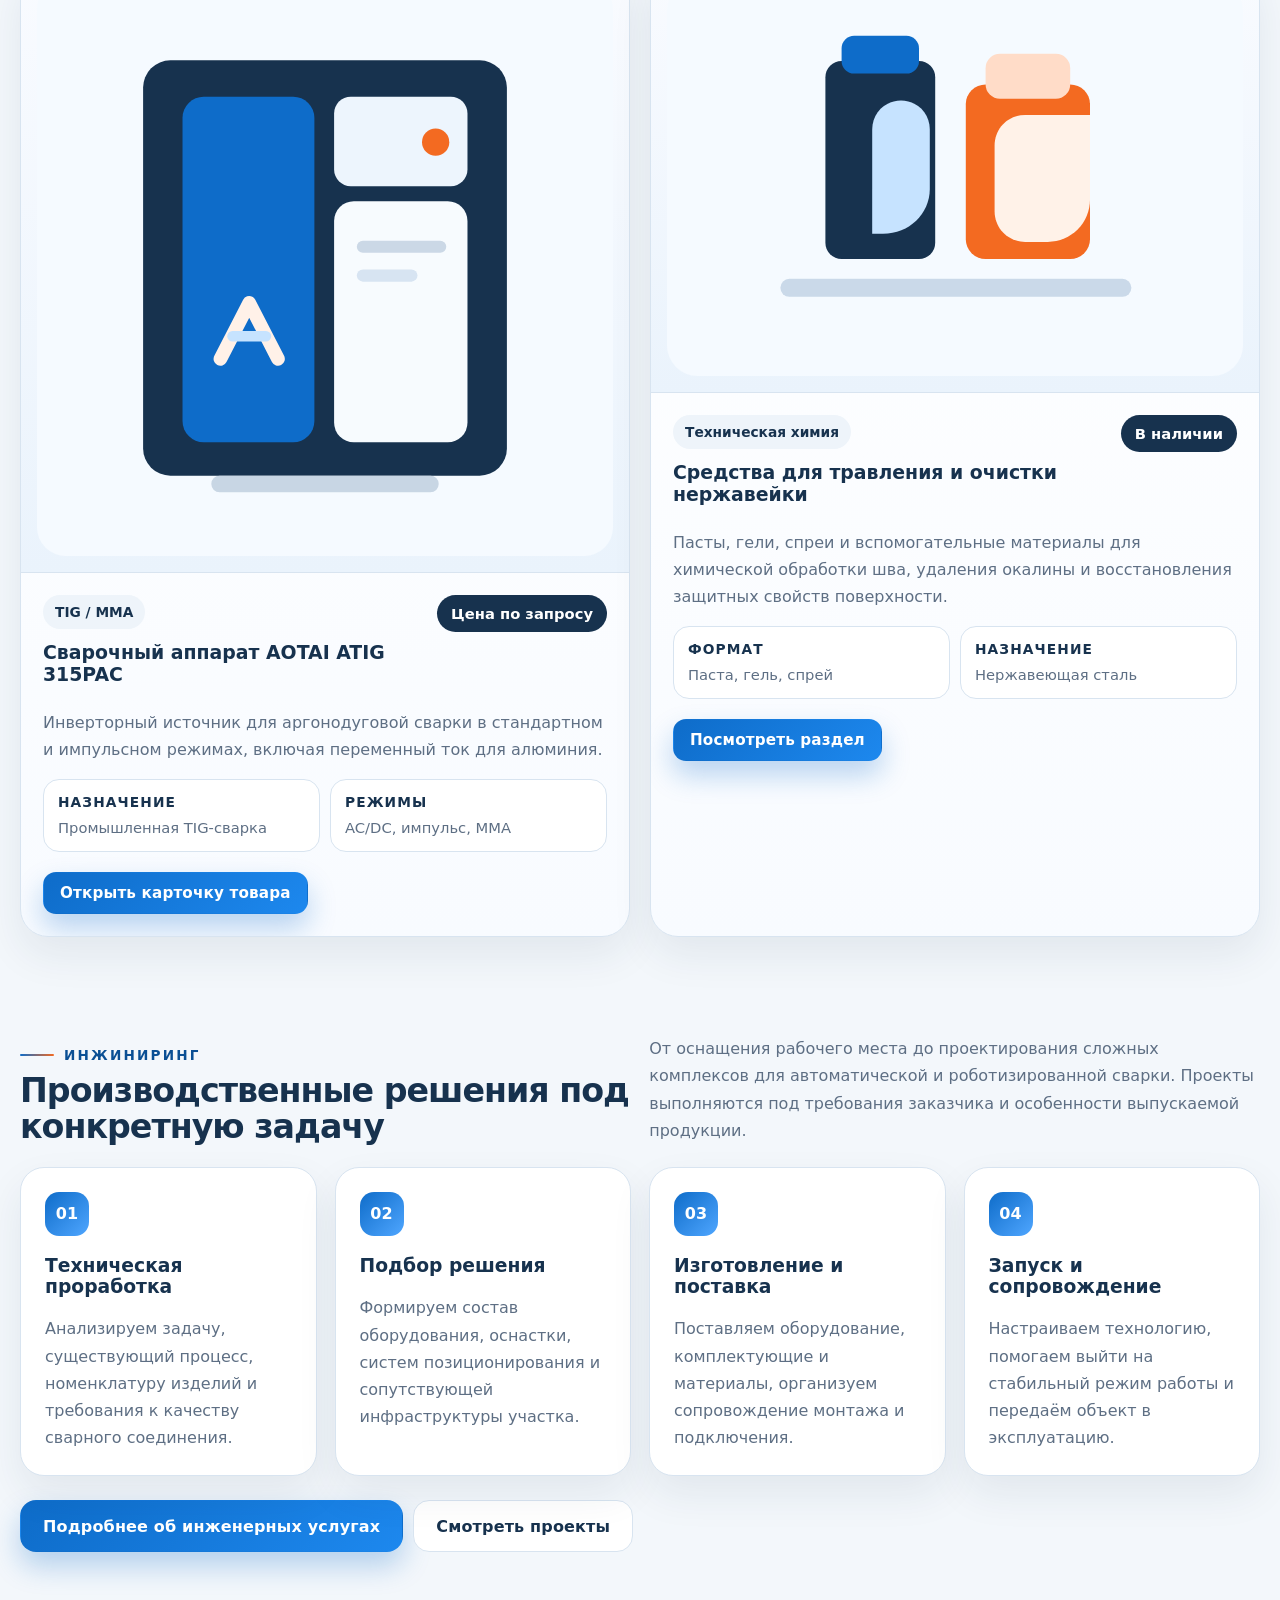
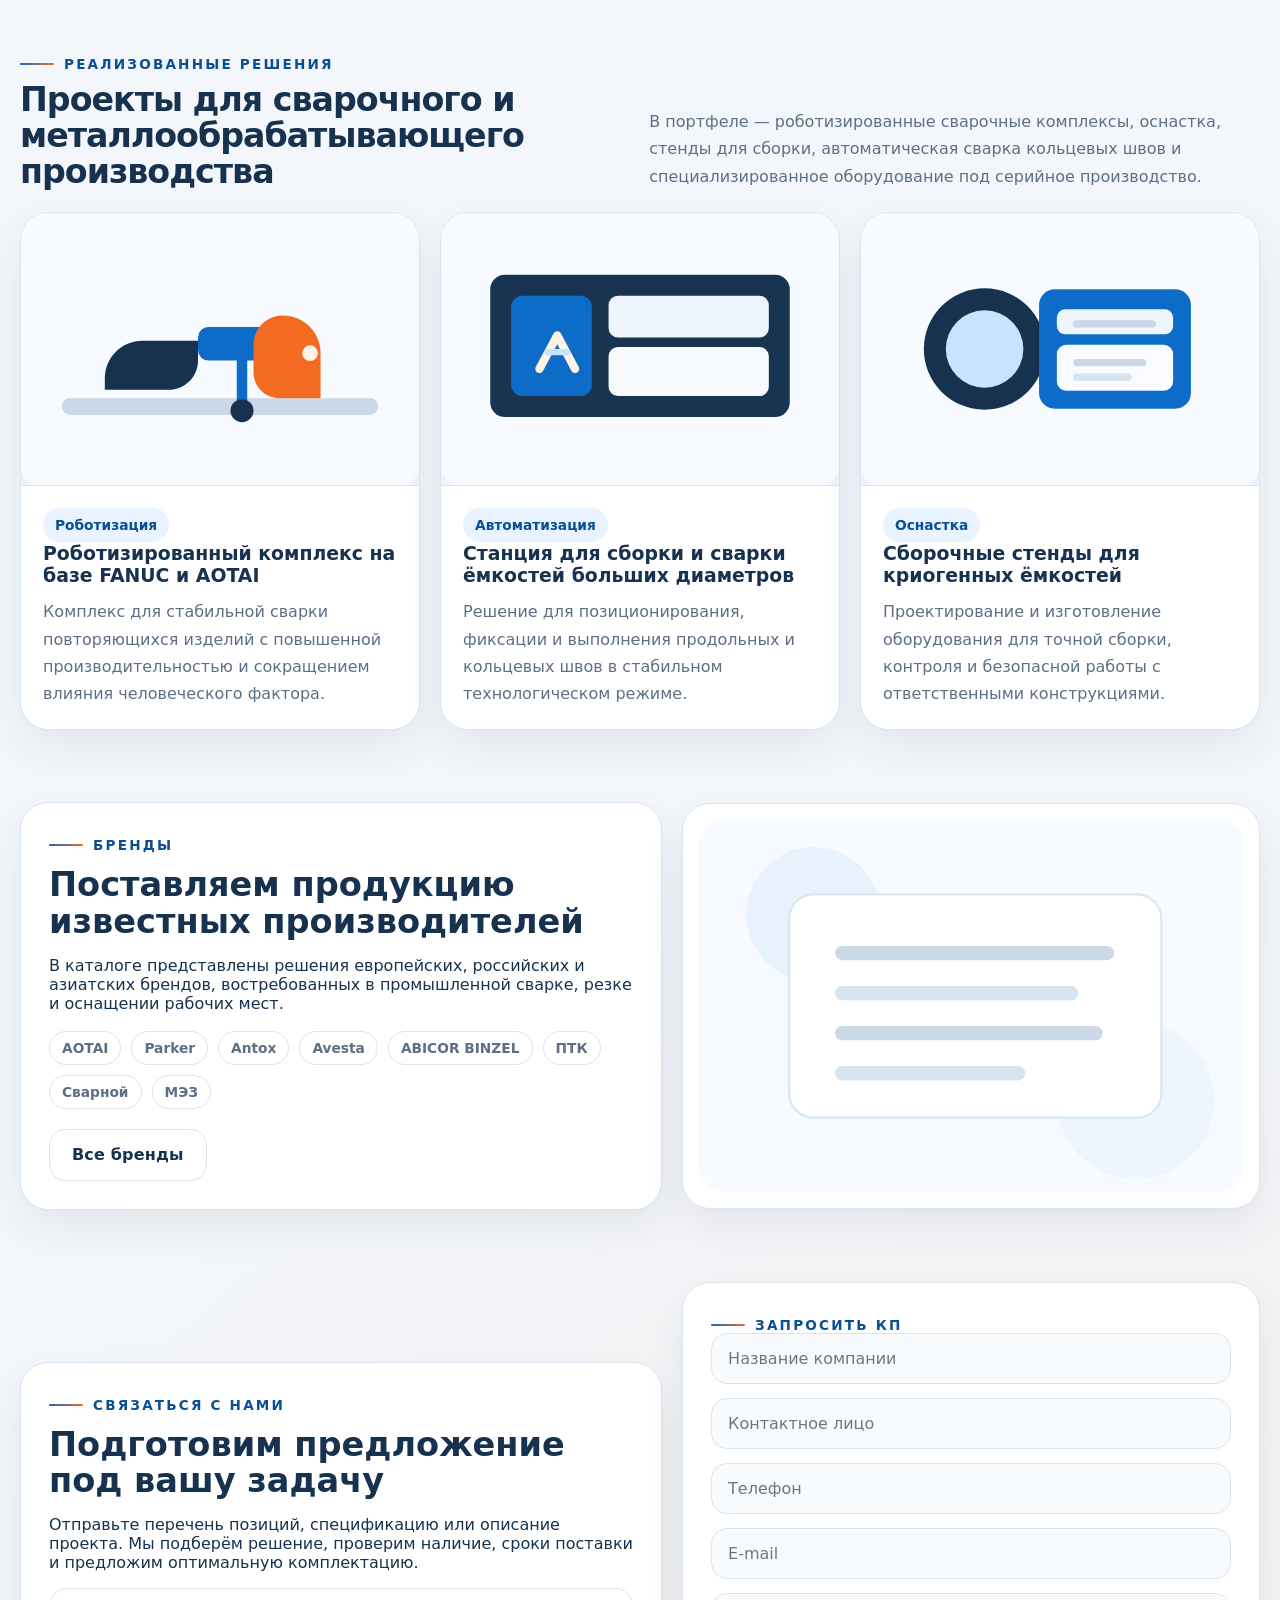
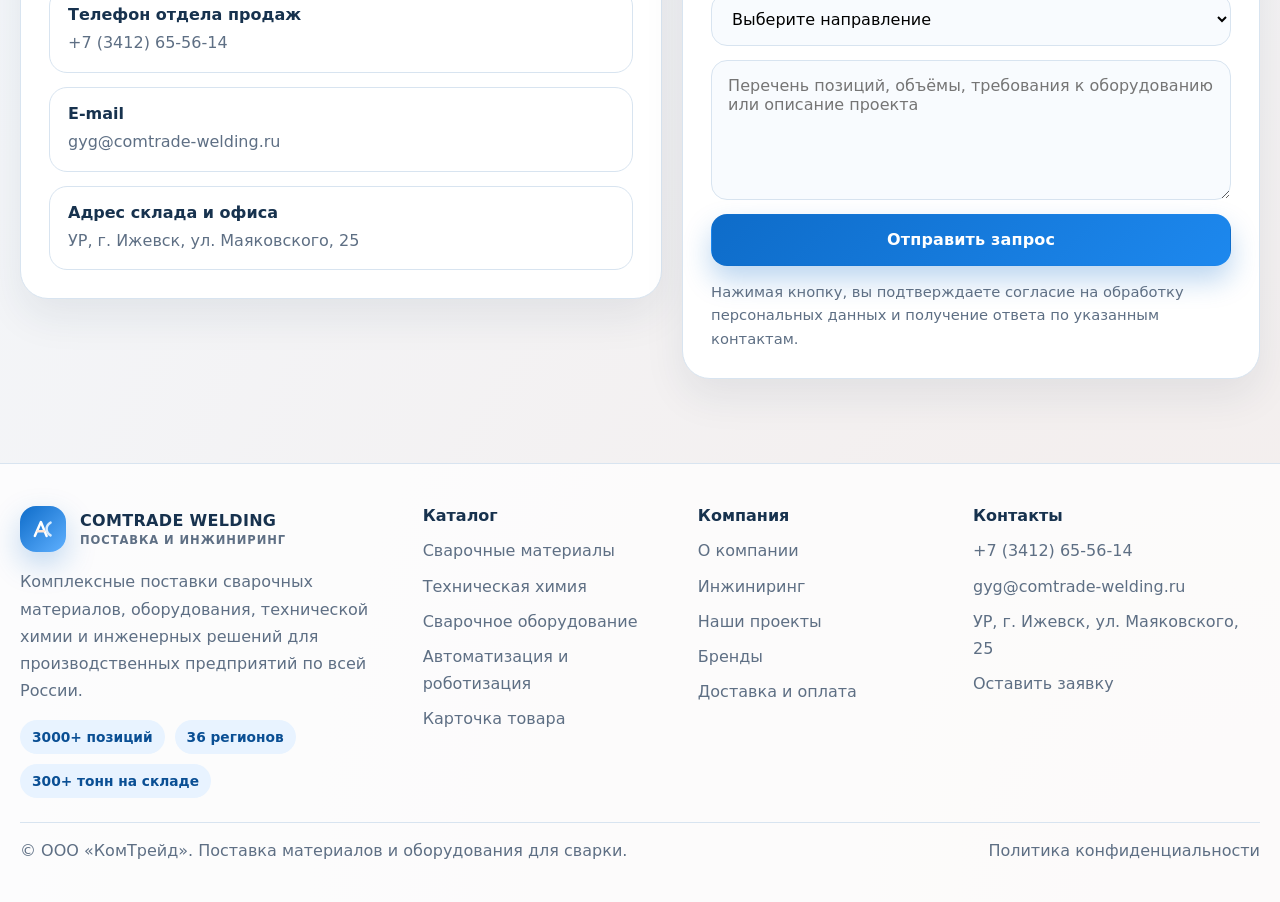
==== commit 61dce52b: "Первая заливка всего проекта" ====
--- a/index.html
+++ b/index.html
@@ -2,183 +2,441 @@
 <html lang="ru">
 <head>
   <meta charset="utf-8">
-  <meta name="viewport" content="width=device-width, initial-scale=1">
-  <title>Fonwelder — новый дизайн сайта</title>
-  <meta name="description" content="Редизайн сайта Fonwelder: каталог, карточки товаров, кейсы, документы и лидогенерация.">
-  <link rel="stylesheet" href="styles.css">
+  <meta name="viewport" content="width=device-width,initial-scale=1">
+  <title>КомТрейд — сварочные материалы, оборудование и инжиниринг</title>
+  <meta name="description" content="Поставка сварочных материалов и оборудования, техническая химия, автоматизация и инженерные решения для производственных предприятий.">
+  <link rel="stylesheet" href="assets/css/styles.css">
 </head>
 <body>
-<header>
-  <div class="topbar">
-    <div class="container topbar__inner">
-      <div class="topbar__meta">
-        <span>Промышленные сварочные материалы и техническая химия</span>
-        <span>•</span>
-        <span>Поставка образцов и техподбор</span>
-      </div>
-      <div class="topbar__links">
-        <a href="tel:+78005553535">+7 (800) 555‑35‑35</a>
-        <a href="mailto:info@fonwelder.com">info@fonwelder.com</a>
-      </div>
+
+<div class="topbar">
+  <div class="container topbar-inner">
+    <div class="topbar-links">
+      <span><strong>ООО «КомТрейд»</strong> · поставка сварочных материалов, оборудования и инженерных решений</span>
+      <span>Ижевск · ул. Маяковского, 25</span>
+    </div>
+    <div class="topbar-links">
+      <a href="tel:+73412655614">+7 (3412) 65-56-14</a>
+      <a href="mailto:gyg@comtrade-welding.ru">gyg@comtrade-welding.ru</a>
     </div>
   </div>
-  <nav class="navbar">
-    <div class="container navbar__inner">
-      <a class="logo" href="index.html" aria-label="Fonwelder">
-        <span class="logo__mark">F</span>
-        <span>Fonwelder</span>
+</div>
+<header class="site-header">
+  <div class="container navbar">
+    <a class="logo" href="index.html" aria-label="КомТрейд">
+      <span class="logo-mark">
+        <svg width="28" height="28" viewBox="0 0 24 24" fill="none" aria-hidden="true">
+          <path d="M5 18L10.2 6L15.1 18" stroke="white" stroke-width="2.1" stroke-linecap="round" stroke-linejoin="round"/>
+          <path d="M7.5 14h5.2" stroke="#FFE4D2" stroke-width="2.1" stroke-linecap="round"/>
+          <path d="M18.5 6.5c-2.3 1.3-3.4 3.2-3.4 5.5s1.1 4.1 3.4 5.5" stroke="#D6EBFF" stroke-width="2.1" stroke-linecap="round"/>
+        </svg>
+      </span>
+      <span>COMTRADE WELDING<small>Поставка и инжиниринг</small></span>
+    </a>
+    <nav class="nav-links" data-menu>
+      <a href="index.html" class="active">Главная</a>
+<a href="catalog.html" class="">Каталог</a>
+<a href="engineering.html" class="">Инжиниринг</a>
+<a href="projects.html" class="">Проекты</a>
+<a href="brands.html" class="">Бренды</a>
+<a href="news.html" class="">Новости</a>
+<a href="about.html" class="">О компании</a>
+<a href="delivery.html" class="">Доставка и оплата</a>
+<a href="contacts.html" class="">Контакты</a>
+    </nav>
+    <div class="nav-actions">
+      <a class="btn btn-secondary btn-sm" href="contacts.html#request">Запросить КП</a>
+      <button class="mobile-toggle" data-menu-toggle aria-label="Открыть меню">
+        <svg width="22" height="22" viewBox="0 0 24 24" fill="none"><path d="M4 7h16M4 12h16M4 17h16" stroke="currentColor" stroke-width="2" stroke-linecap="round"/></svg>
+      </button>
+    </div>
+  </div>
+</header>
+
+
+<main>
+  <section class="hero">
+    <div class="container hero-shell">
+      <article class="hero-main panel reveal">
+        <div class="hero-grid">
+          <div>
+            <span class="eyebrow">Комплексные поставки для производства</span>
+            <h1>Сварочные материалы, оборудование и инженерные решения для стабильной работы производства</h1>
+            <p class="lead">КомТрейд поставляет продукцию ведущих брендов, помогает подобрать комплектацию под технологическую задачу и сопровождает проекты по автоматизации, роботизации и оснащению сварочных участков.</p>
+            <div class="badge-line" style="margin-top:18px">
+              <span class="pill">Сварочные материалы</span>
+              <span class="pill">Техническая химия</span>
+              <span class="pill">Оборудование</span>
+              <span class="pill">Инжиниринг</span>
+            </div>
+            <div class="badge-line" style="margin-top:22px">
+              <a class="btn btn-primary" href="catalog.html">Перейти в каталог</a>
+              <a class="btn btn-secondary" href="contacts.html#request">Получить коммерческое предложение</a>
+            </div>
+            <div class="metric-grid">
+              <div class="metric">
+                <strong>3000+</strong>
+                <span>наименований продукции для сварки, резки, защиты и оснащения постов</span>
+              </div>
+              <div class="metric">
+                <strong>36</strong>
+                <span>регионов России, куда отгружается продукция транспортными компаниями</span>
+              </div>
+              <div class="metric">
+                <strong>300+ т</strong>
+                <span>товара на складе для оперативной комплектации заказов и регулярных поставок</span>
+              </div>
+            </div>
+          </div>
+          <div class="hero-visual">
+            <img src="assets/img/hero-industrial.svg" alt="Поставка сварочного оборудования и материалов">
+          </div>
+        </div>
+      </article>
+      <aside class="hero-card panel reveal">
+        <span class="eyebrow" style="color:#b8d8ff">Почему с нами удобно работать</span>
+        <h2 style="font-size:2rem;line-height:1.1;margin:16px 0 10px">Один поставщик для закупки, подбора и внедрения</h2>
+        <p>Мы объединяем ассортимент, техническую консультацию и инженерную экспертизу. Заказчик получает не только товар, но и решение под конкретные условия производства.</p>
+        <ul>
+          <li>Подбор материалов и оборудования под технологию сварки, металл и объёмы работ.</li>
+          <li>Проработка заявки, замена позиций и подготовка предложения под закупку.</li>
+          <li>Инженерные проекты по автоматизации, оснастке, роботизации и модернизации участков.</li>
+          <li>Отгрузка со склада в Ижевске и сопровождение поставки по России.</li>
+        </ul>
+        <div class="kpi-list">
+          <div class="kpi-item"><span>Формат работы</span><strong>Поставка + инженерия</strong></div>
+          <div class="kpi-item"><span>Документация</span><strong>Полный комплект</strong></div>
+          <div class="kpi-item"><span>Отгрузка</span><strong>По всей России</strong></div>
+        </div>
+      </aside>
+    </div>
+  </section>
+
+  <section class="section">
+    <div class="container stats-band">
+      <article class="stat-card card reveal">
+        <strong>MIG / TIG / MMA</strong>
+        <span>Оборудование и расходники для основных сварочных процессов на производстве и монтажных работах.</span>
+      </article>
+      <article class="stat-card card reveal">
+        <strong>Официальные дилеры</strong>
+        <span>Поставки сертифицированной продукции с технической документацией и сопровождением.</span>
+      </article>
+      <article class="stat-card card reveal">
+        <strong>Склад в Ижевске</strong>
+        <span>Быстрая комплектация ходовых позиций и удобная логистика через транспортные компании.</span>
+      </article>
+      <article class="stat-card card reveal">
+        <strong>Подбор под задачу</strong>
+        <span>Консультация по составу заявки, аналогам, брендам, режимам сварки и оснащению участка.</span>
+      </article>
+    </div>
+  </section>
+
+  <section class="section">
+    <div class="container">
+      <div class="section-head reveal">
+        <div>
+          <span class="eyebrow">Ключевые направления</span>
+          <h2>Основные разделы каталога</h2>
+        </div>
+        <p>Ассортимент закрывает основные потребности промышленной сварки: расходные материалы, аппараты, техническую химию, автоматизацию, рабочее место сварщика и средства защиты.</p>
+      </div>
+      <div class="grid-4">
+        <article class="info-card card reveal">
+          <div class="icon-badge"><svg width="24" height="24" viewBox="0 0 24 24" fill="none"><path d="M5 18L10.2 6L15.1 18" stroke="#17324e" stroke-width="2.2" stroke-linecap="round" stroke-linejoin="round"/><path d="M7.5 14h5.2" stroke="#0e6cc9" stroke-width="2.2" stroke-linecap="round"/></svg></div>
+          <h3>Сварочные материалы</h3>
+          <p>Электроды, проволока, прутки, материалы для углеродистых, нержавеющих, высокопрочных и цветных металлов.</p>
+          <div class="badge-line" style="margin-top:16px"><a class="btn btn-secondary btn-sm" href="category-materials.html">Открыть раздел</a></div>
+        </article>
+        <article class="info-card card reveal">
+          <div class="icon-badge"><svg width="24" height="24" viewBox="0 0 24 24" fill="none"><path d="M7 18V8m5 10V4m5 14v-6" stroke="#17324e" stroke-width="2.2" stroke-linecap="round"/></svg></div>
+          <h3>Сварочное оборудование</h3>
+          <p>Инверторы MMA, полуавтоматы MIG/MAG, TIG-источники, плазменная резка, комплектующие и вспомогательное оснащение.</p>
+          <div class="badge-line" style="margin-top:16px"><a class="btn btn-secondary btn-sm" href="catalog.html#equipment">Смотреть оборудование</a></div>
+        </article>
+        <article class="info-card card reveal">
+          <div class="icon-badge"><svg width="24" height="24" viewBox="0 0 24 24" fill="none"><path d="M12 4v4m0 0c-2.8 0-5 2.2-5 5s2.2 5 5 5 5-2.2 5-5-2.2-5-5-5Zm0 0V4" stroke="#17324e" stroke-width="2.2" stroke-linecap="round"/></svg></div>
+          <h3>Техническая химия</h3>
+          <p>Средства для травления и очистки нержавейки, антиспаттеры, пенетранты, охлаждающие агенты и расходники для обработки.</p>
+          <div class="badge-line" style="margin-top:16px"><a class="btn btn-secondary btn-sm" href="catalog.html#chemistry">Перейти в раздел</a></div>
+        </article>
+        <article class="info-card card reveal">
+          <div class="icon-badge"><svg width="24" height="24" viewBox="0 0 24 24" fill="none"><path d="M9 15V9m6 6V5m5 10v-3M4 20h16" stroke="#17324e" stroke-width="2.2" stroke-linecap="round"/></svg></div>
+          <h3>Автоматизация и роботизация</h3>
+          <p>Портальные установки, сварочные трактора, роботизированные комплексы, позиционеры, системы безопасности и внедрение.</p>
+          <div class="badge-line" style="margin-top:16px"><a class="btn btn-secondary btn-sm" href="engineering.html">Инженерные решения</a></div>
+        </article>
+      </div>
+    </div>
+  </section>
+
+  <section class="section">
+    <div class="container split-card">
+      <article class="lead-banner card reveal">
+        <span class="eyebrow">Для кого мы работаем</span>
+        <h2 style="margin:14px 0 12px;font-size:2.2rem;line-height:1.08">Решения для производств, подрядных организаций и сервисных компаний</h2>
+        <p class="lead" style="font-size:1rem">КомТрейд работает с предприятиями, которым важны стабильные поставки, техническая поддержка, понятные сроки и возможность закрыть заявку через одного поставщика.</p>
+        <ul class="lead-list">
+          <li>Машиностроение и металлообработка</li>
+          <li>Резервуарное и трубопроводное производство</li>
+          <li>Изготовление металлоконструкций</li>
+          <li>Серийные сварочные участки и сборочные линии</li>
+          <li>Интеграторы, подрядчики и сервисные службы</li>
+        </ul>
+      </article>
+      <article class="quote-banner panel reveal">
+        <span class="eyebrow" style="color:#cce4ff">Коммерческий формат</span>
+        <h2 style="font-size:2rem;line-height:1.1;margin:16px 0 12px">Работаем с разовыми закупками, проектными поставками и регулярным снабжением</h2>
+        <p>Подготовим коммерческое предложение под вашу заявку, предложим варианты по брендам и срокам поставки, а при необходимости подключим инженеров для проработки нестандартной задачи.</p>
+        <div class="badge-line" style="margin-top:20px">
+          <a class="btn btn-secondary" href="contacts.html#request">Отправить спецификацию</a>
+          <a class="btn btn-warm" href="delivery.html">Условия поставки</a>
+        </div>
+      </article>
+    </div>
+  </section>
+
+  <section class="section">
+    <div class="container">
+      <div class="section-head reveal">
+        <div>
+          <span class="eyebrow">Популярные позиции</span>
+          <h2>Товары, которые регулярно запрашивают предприятия</h2>
+        </div>
+        <p>Подборка наиболее востребованных направлений — от TIG-источников и проволоки до химии для нержавеющей стали и комплектующих сварочных постов.</p>
+      </div>
+      <div class="product-grid">
+        <article class="product-card reveal">
+          <div class="product-thumb"><img src="assets/img/product-atig.svg" alt="AOTAI ATIG 315PAC"></div>
+          <div class="product-content">
+            <div class="product-meta">
+              <div>
+                <span class="chip">TIG / MMA</span>
+                <h3 style="margin-top:12px">Сварочный аппарат AOTAI ATIG 315PAC</h3>
+              </div>
+              <span class="price">Цена по запросу</span>
+            </div>
+            <p>Инверторный источник для аргонодуговой сварки в стандартном и импульсном режимах, включая переменный ток для алюминия.</p>
+            <div class="specs">
+              <div class="spec"><strong>Назначение</strong>Промышленная TIG-сварка</div>
+              <div class="spec"><strong>Режимы</strong>AC/DC, импульс, MMA</div>
+            </div>
+            <a class="btn btn-primary btn-sm" href="product-atig-315pac.html">Открыть карточку товара</a>
+          </div>
+        </article>
+        <article class="product-card reveal">
+          <div class="product-thumb"><img src="assets/img/chemistry.svg" alt="Техническая химия"></div>
+          <div class="product-content">
+            <div class="product-meta">
+              <div>
+                <span class="chip">Техническая химия</span>
+                <h3 style="margin-top:12px">Средства для травления и очистки нержавейки</h3>
+              </div>
+              <span class="price">В наличии</span>
+            </div>
+            <p>Пасты, гели, спреи и вспомогательные материалы для химической обработки шва, удаления окалины и восстановления защитных свойств поверхности.</p>
+            <div class="specs">
+              <div class="spec"><strong>Формат</strong>Паста, гель, спрей</div>
+              <div class="spec"><strong>Назначение</strong>Нержавеющая сталь</div>
+            </div>
+            <a class="btn btn-primary btn-sm" href="catalog.html#chemistry">Посмотреть раздел</a>
+          </div>
+        </article>
+      </div>
+    </div>
+  </section>
+
+  <section class="section-lg">
+    <div class="container">
+      <div class="section-head reveal">
+        <div>
+          <span class="eyebrow">Инжиниринг</span>
+          <h2>Производственные решения под конкретную задачу</h2>
+        </div>
+        <p>От оснащения рабочего места до проектирования сложных комплексов для автоматической и роботизированной сварки. Проекты выполняются под требования заказчика и особенности выпускаемой продукции.</p>
+      </div>
+      <div class="process">
+        <article class="step reveal">
+          <div class="step-number">01</div>
+          <h3>Техническая проработка</h3>
+          <p>Анализируем задачу, существующий процесс, номенклатуру изделий и требования к качеству сварного соединения.</p>
+        </article>
+        <article class="step reveal">
+          <div class="step-number">02</div>
+          <h3>Подбор решения</h3>
+          <p>Формируем состав оборудования, оснастки, систем позиционирования и сопутствующей инфраструктуры участка.</p>
+        </article>
+        <article class="step reveal">
+          <div class="step-number">03</div>
+          <h3>Изготовление и поставка</h3>
+          <p>Поставляем оборудование, комплектующие и материалы, организуем сопровождение монтажа и подключения.</p>
+        </article>
+        <article class="step reveal">
+          <div class="step-number">04</div>
+          <h3>Запуск и сопровождение</h3>
+          <p>Настраиваем технологию, помогаем выйти на стабильный режим работы и передаём объект в эксплуатацию.</p>
+        </article>
+      </div>
+      <div class="badge-line" style="margin-top:24px">
+        <a class="btn btn-primary" href="engineering.html">Подробнее об инженерных услугах</a>
+        <a class="btn btn-secondary" href="projects.html">Смотреть проекты</a>
+      </div>
+    </div>
+  </section>
+
+  <section class="section">
+    <div class="container">
+      <div class="section-head reveal">
+        <div>
+          <span class="eyebrow">Реализованные решения</span>
+          <h2>Проекты для сварочного и металлообрабатывающего производства</h2>
+        </div>
+        <p>В портфеле — роботизированные сварочные комплексы, оснастка, стенды для сборки, автоматическая сварка кольцевых швов и специализированное оборудование под серийное производство.</p>
+      </div>
+      <div class="project-grid">
+        <article class="project-card card reveal">
+          <div class="media"><img src="assets/img/case-robot.svg" alt="Роботизированный сварочный комплекс"></div>
+          <div class="card-body">
+            <span class="pill">Роботизация</span>
+            <h3>Роботизированный комплекс на базе FANUC и AOTAI</h3>
+            <p>Комплекс для стабильной сварки повторяющихся изделий с повышенной производительностью и сокращением влияния человеческого фактора.</p>
+          </div>
+        </article>
+        <article class="project-card card reveal">
+          <div class="media"><img src="assets/img/case-station.svg" alt="Станция для сварки ёмкостей"></div>
+          <div class="card-body">
+            <span class="pill">Автоматизация</span>
+            <h3>Станция для сборки и сварки ёмкостей больших диаметров</h3>
+            <p>Решение для позиционирования, фиксации и выполнения продольных и кольцевых швов в стабильном технологическом режиме.</p>
+          </div>
+        </article>
+        <article class="project-card card reveal">
+          <div class="media"><img src="assets/img/case-kryo.svg" alt="Стенд для криогенных ёмкостей"></div>
+          <div class="card-body">
+            <span class="pill">Оснастка</span>
+            <h3>Сборочные стенды для криогенных ёмкостей</h3>
+            <p>Проектирование и изготовление оборудования для точной сборки, контроля и безопасной работы с ответственными конструкциями.</p>
+          </div>
+        </article>
+      </div>
+    </div>
+  </section>
+
+  <section class="section">
+    <div class="container split-card">
+      <article class="card reveal" style="padding:28px">
+        <span class="eyebrow">Бренды</span>
+        <h2 style="margin:14px 0 12px;font-size:2.1rem;line-height:1.08">Поставляем продукцию известных производителей</h2>
+        <p class="lead" style="font-size:1rem">В каталоге представлены решения европейских, российских и азиатских брендов, востребованных в промышленной сварке, резке и оснащении рабочих мест.</p>
+        <div class="badge-line" style="margin-top:18px">
+          <span class="tag">AOTAI</span>
+          <span class="tag">Parker</span>
+          <span class="tag">Antox</span>
+          <span class="tag">Avesta</span>
+          <span class="tag">ABICOR BINZEL</span>
+          <span class="tag">ПТК</span>
+          <span class="tag">Сварной</span>
+          <span class="tag">МЭЗ</span>
+        </div>
+        <div class="badge-line" style="margin-top:20px">
+          <a class="btn btn-secondary" href="brands.html">Все бренды</a>
+        </div>
+      </article>
+      <article class="card reveal" style="padding:16px">
+        <img src="assets/img/brand-pattern.svg" alt="Бренды в каталоге КомТрейд">
+      </article>
+    </div>
+  </section>
+
+  <section class="section">
+    <div class="container split-card">
+      <article class="card contact-card reveal">
+        <span class="eyebrow">Связаться с нами</span>
+        <h2 style="margin:14px 0 12px;font-size:2.1rem;line-height:1.08">Подготовим предложение под вашу задачу</h2>
+        <p>Отправьте перечень позиций, спецификацию или описание проекта. Мы подберём решение, проверим наличие, сроки поставки и предложим оптимальную комплектацию.</p>
+        <div class="contact-lines">
+          <div class="contact-line"><strong>Телефон отдела продаж</strong><span><a href="tel:+73412655614">+7 (3412) 65-56-14</a></span></div>
+          <div class="contact-line"><strong>E-mail</strong><span><a href="mailto:gyg@comtrade-welding.ru">gyg@comtrade-welding.ru</a></span></div>
+          <div class="contact-line"><strong>Адрес склада и офиса</strong><span>УР, г. Ижевск, ул. Маяковского, 25</span></div>
+        </div>
+      </article>
+      <article class="card contact-card reveal" id="request">
+        <span class="eyebrow">Запросить КП</span>
+        <form class="form-grid">
+          <input type="text" placeholder="Название компании">
+          <input type="text" placeholder="Контактное лицо">
+          <input type="tel" placeholder="Телефон">
+          <input type="email" placeholder="E-mail">
+          <select>
+            <option>Выберите направление</option>
+            <option>Сварочные материалы</option>
+            <option>Сварочное оборудование</option>
+            <option>Техническая химия</option>
+            <option>Инжиниринговое решение</option>
+          </select>
+          <textarea placeholder="Перечень позиций, объёмы, требования к оборудованию или описание проекта"></textarea>
+          <button class="btn btn-primary" type="button">Отправить запрос</button>
+          <div class="form-note">Нажимая кнопку, вы подтверждаете согласие на обработку персональных данных и получение ответа по указанным контактам.</div>
+        </form>
+      </article>
+    </div>
+  </section>
+</main>
+
+
+<footer class="footer">
+  <div class="container footer-grid">
+    <div>
+      <a class="logo" href="index.html" style="margin-bottom:14px">
+        <span class="logo-mark">
+          <svg width="28" height="28" viewBox="0 0 24 24" fill="none" aria-hidden="true">
+            <path d="M5 18L10.2 6L15.1 18" stroke="white" stroke-width="2.1" stroke-linecap="round" stroke-linejoin="round"/>
+            <path d="M7.5 14h5.2" stroke="#FFE4D2" stroke-width="2.1" stroke-linecap="round"/>
+            <path d="M18.5 6.5c-2.3 1.3-3.4 3.2-3.4 5.5s1.1 4.1 3.4 5.5" stroke="#D6EBFF" stroke-width="2.1" stroke-linecap="round"/>
+          </svg>
+        </span>
+        <span>COMTRADE WELDING<small>Поставка и инжиниринг</small></span>
       </a>
-      <button class="menu-toggle" aria-label="Открыть меню" aria-expanded="false" data-menu-toggle>☰</button>
-      <div class="navbar__menu" data-menu>
-        <a href="index.html" class="is-active">Главная</a>
-<a href="catalog.html" class="">Каталог</a>
-<a href="cases.html" class="">Испытания</a>
-<a href="documents.html" class="">Документы</a>
-<a href="about.html" class="">О компании</a>
-<a href="news.html" class="">Новости</a>
-<a href="contacts.html" class="">Контакты</a>
-      </div>
-      <div class="navbar__actions">
-        <a class="btn btn--primary" href="request.html">Оставить заявку</a>
-      </div>
-    </div>
-  </nav>
-</header>
-<main>
-  <section class="hero section">
-    <div class="container hero__grid">
-      <div>
-        <div class="hero__eyebrow">Новый дизайн • B2B‑фокус • Жёлтый / чёрный / белый</div>
-        <h1>Сварочные материалы и техническая химия для стабильного промышленного результата</h1>
-        <p>Новая версия сайта строится как продающий B2B‑инструмент: быстрый подбор продукции, акцент на испытания и документы, понятный путь к заявке и современная промышленная подача бренда.</p>
-        <div class="cta-inline">
-          <a class="btn btn--primary" href="catalog.html">Смотреть каталог</a>
-          <a class="btn btn--dark" href="request.html">Запросить образец</a>
-          <a class="btn btn--light" href="documents.html">Документы</a>
-        </div>
-        <div class="hero__stats" style="margin-top:26px;">
-          <span class="stat-pill">Испытания на предприятиях</span>
-          <span class="stat-pill">НАКС и техдокументация</span>
-          <span class="stat-pill">Технический подбор</span>
-        </div>
-      </div>
-      <div class="hero-visual">
-        <div class="device">
-          <div class="device__screen">
-            <span class="badge">Каталог нового сайта</span>
-            <h3 style="color:#fff; margin-top:18px;">Fonwelder Industrial UI</h3>
-            <p style="color:rgba(255,255,255,0.76);">Главный экран, категории продукции, доказательства качества, кейсы и быстрые CTA собраны в единую иерархию.</p>
-            <div class="grid-3" style="margin-top:20px;">
-              <div class="card" style="background:rgba(255,255,255,0.06); border-color:rgba(255,255,255,0.08); box-shadow:none;"><div class="icon">⚙</div><strong style="color:#fff;">Каталог</strong></div>
-              <div class="card" style="background:rgba(255,255,255,0.06); border-color:rgba(255,255,255,0.08); box-shadow:none;"><div class="icon">📄</div><strong style="color:#fff;">Документы</strong></div>
-              <div class="card" style="background:rgba(255,255,255,0.06); border-color:rgba(255,255,255,0.08); box-shadow:none;"><div class="icon">🧪</div><strong style="color:#fff;">Испытания</strong></div>
-            </div>
-          </div>
-          <div class="kpi-bar">
-            <div class="kpi"><strong>3</strong><span>главных продуктовых направления</span></div>
-            <div class="kpi"><strong>24/7</strong><span>готовность принять запрос</span></div>
-            <div class="kpi"><strong>B2B</strong><span>ориентация на промышленный сегмент</span></div>
-          </div>
-        </div>
-      </div>
-    </div>
-  </section>
-
-  <section class="section page-muted">
-    <div class="container">
-      <div class="section__head">
-        <div>
-          <div class="section__eyebrow">Преимущества нового сайта</div>
-          <h2>Не просто красивее, а убедительнее и проще</h2>
-        </div>
-        <p class="section__text">Сайт показывает серьёзность бренда через структуру, цифры, документы и рабочие сценарии для закупки, техподбора и заказа образцов.</p>
-      </div>
-      <div class="card-grid">
-        <article class="value-card"><div class="icon">✓</div><h3>Сильный первый экран</h3><p>Оффер, CTA и доказательства доверия сразу видны без лишних списков и перегруза.</p></article>
-        <article class="value-card"><div class="icon">🔎</div><h3>Понятный путь к подбору</h3><p>Каталог работает как инструмент выбора, а не как бесконечная лента ссылок.</p></article>
-        <article class="value-card"><div class="icon">📑</div><h3>Документы на виду</h3><p>Сертификаты, акты, PDF и испытания вынесены в отдельные сильные блоки.</p></article>
-        <article class="value-card"><div class="icon">☎</div><h3>Лидогенерация</h3><p>Формы, запрос образца, консультация и коммерческое предложение встроены в ключевые страницы.</p></article>
-      </div>
-    </div>
-  </section>
-
-  <section class="section">
-    <div class="container">
-      <div class="section__head"><div><div class="section__eyebrow">Категории продукции</div><h2>Основные разделы каталога</h2></div></div>
-      <div class="category-grid">
-        <article class="product-card"><div class="category-card__media"></div><span class="badge">Проволока</span><h3 style="margin-top:16px;">Сварочная проволока</h3><p>Нержавеющая, порошковая и омеднённая проволока для производств и сварочных участков.</p><a class="btn btn--light" href="category-stainless.html">Открыть категорию</a></article>
-        <article class="product-card"><div class="category-card__media category-card__media--light"></div><span class="badge">Химия</span><h3 style="margin-top:16px;">Техническая химия</h3><p>Составы для подготовки поверхности, обслуживания и стабильной работы процессов.</p><a class="btn btn--light" href="catalog.html">Открыть категорию</a></article>
-        <article class="product-card"><div class="category-card__media"></div><span class="badge">Комплектующие</span><h3 style="margin-top:16px;">Шланг‑пакеты</h3><p>Комплектующие и расходные решения для сварочного оборудования и производственных линий.</p><a class="btn btn--light" href="catalog.html">Открыть категорию</a></article>
-      </div>
-    </div>
-  </section>
-
-  <section class="section page-muted">
-    <div class="container">
-      <div class="section__head"><div><div class="section__eyebrow">Популярные позиции</div><h2>Карточки товаров нового типа</h2></div><a class="btn btn--light" href="catalog.html">Весь каталог</a></div>
-      <div class="product-grid">
-        <article class="product-card"><div class="product-card__media"></div><div class="badges"><span class="badge">НАКС</span><span class="badge badge--success">Популярно</span></div><h3 style="margin-top:16px;">Fonwelder ER 316LSi</h3><p>Нержавеющая проволока для стабильной сварки коррозионностойких сталей.</p><ul class="meta-list"><li>Диаметр: 1.2 мм</li><li>Фасовка: 15 кг</li><li>AWS / EN / ГОСТ</li></ul><a class="btn btn--primary btn--full" href="product-er316lsi.html">Подробнее</a></article>
-        <article class="product-card"><div class="product-card__media product-card__media--light"></div><div class="badges"><span class="badge">Новинка</span></div><h3 style="margin-top:16px;">Fonwelder E71T‑1</h3><p>Порошковая проволока для производственных задач и высокой стабильности дуги.</p><ul class="meta-list"><li>Диаметр: 1.2 / 1.6 мм</li><li>CO₂ / Mix</li><li>Промышленный сегмент</li></ul><a class="btn btn--light btn--full" href="catalog.html">Подробнее</a></article>
-        <article class="product-card"><div class="product-card__media"></div><div class="badges"><span class="badge badge--dark">Теххимия</span></div><h3 style="margin-top:16px;">Fonwelder Clean Flux</h3><p>Техническая химия для обслуживания оборудования и подготовки поверхностей.</p><ul class="meta-list"><li>Фасовка: 5 л</li><li>Для производственных участков</li><li>Сопроводительные документы</li></ul><a class="btn btn--light btn--full" href="catalog.html">Подробнее</a></article>
-      </div>
-    </div>
-  </section>
-
-  <section class="section"><div class="container"><div class="stats-grid"><article class="stat"><h3>3</h3><p>основных продуктовых направления на главной странице</p></article><article class="stat"><h3>6+</h3><p>маршрутов для CTA: заявка, образец, документы, цена, консультация, КП</p></article><article class="stat"><h3>100%</h3><p>фокус на B2B‑пользователя и технически аргументированную подачу</p></article><article class="stat"><h3>1</h3><p>единая визуальная система для всех страниц каталога и доверия</p></article></div></div></section>
-
-  <section class="section page-muted">
-    <div class="container">
-      <div class="section__head"><div><div class="section__eyebrow">Испытания и кейсы</div><h2>Сильный блок доверия вместо скрытых PDF</h2></div><a class="btn btn--light" href="cases.html">Все кейсы</a></div>
-      <div class="case-grid">
-        <article class="case-card"><div class="case-card__media"></div><span class="badge">Нефтесервис</span><h3 style="margin-top:16px;">Испытание нержавеющей проволоки на производстве</h3><p>Визуально оформленный кейс с задачей, применённой продукцией, результатом и PDF‑подтверждением.</p><a class="btn btn--light" href="cases.html">Открыть кейс</a></article>
-        <article class="case-card"><div class="case-card__media case-card__media--light"></div><span class="badge">Машиностроение</span><h3 style="margin-top:16px;">Тестирование расходных материалов на реальном участке</h3><p>Страница кейса превращается в продающий аргумент, а не просто в новость с вложением.</p><a class="btn btn--light" href="cases.html">Открыть кейс</a></article>
-        <article class="case-card"><div class="case-card__media"></div><span class="badge">Поставка образцов</span><h3 style="margin-top:16px;">Как выглядит путь клиента от запроса до подбора</h3><p>Сайт подталкивает к целевому действию через формы и контент, а не через длинные меню.</p><a class="btn btn--light" href="request.html">Запросить образец</a></article>
-      </div>
-    </div>
-  </section>
-
-  <section class="section"><div class="container"><div class="cta-band"><div class="section__head" style="margin-bottom:0;"><div><div class="section__eyebrow">Финальный CTA</div><h2>Нужен подбор проволоки или коммерческое предложение?</h2><p>На новом сайте ключевые обращения вынесены в отдельные страницы и заметные кнопки на каждом экране.</p></div><div class="cta-inline"><a class="btn btn--primary" href="request.html">Оставить заявку</a><a class="btn btn--light" href="contacts.html">Связаться</a></div></div></div></div></section>
-</main>
-<footer class="footer">
-  <div class="container">
-    <div class="footer-grid footer__top">
-      <div>
-        <a class="logo" href="index.html">
-          <span class="logo__mark">F</span>
-          <span>Fonwelder</span>
-        </a>
-        <p style="margin-top:16px;">Современный B2B‑сайт производителя сварочных материалов, технической химии и комплектующих для промышленного применения.</p>
-      </div>
-      <div>
-        <h4>Разделы</h4>
-        <ul>
-          <li><a href="catalog.html">Каталог</a></li>
-          <li><a href="cases.html">Испытания и кейсы</a></li>
-          <li><a href="documents.html">Документы</a></li>
-          <li><a href="request.html">Запросить образец</a></li>
-        </ul>
-      </div>
-      <div>
-        <h4>Компания</h4>
-        <ul>
-          <li><a href="about.html">О компании</a></li>
-          <li><a href="news.html">Новости</a></li>
-          <li><a href="contacts.html">Контакты</a></li>
-        </ul>
-      </div>
-      <div>
-        <h4>Контакты</h4>
-        <ul>
-          <li><a href="tel:+78005553535">+7 (800) 555‑35‑35</a></li>
-          <li><a href="mailto:info@fonwelder.com">info@fonwelder.com</a></li>
-          <li>Москва, индустриальный парк, 14</li>
-          <li>Пн–Пт: 09:00–18:00</li>
-        </ul>
-      </div>
-    </div>
-    <div class="footer__bottom">© 2026 Fonwelder. Концепт нового дизайна сайта в жёлто‑чёрно‑белой палитре.</div>
+      <p>Комплексные поставки сварочных материалов, оборудования, технической химии и инженерных решений для производственных предприятий по всей России.</p>
+      <div class="badge-line" style="margin-top:16px">
+        <span class="pill">3000+ позиций</span>
+        <span class="pill">36 регионов</span>
+        <span class="pill">300+ тонн на складе</span>
+      </div>
+    </div>
+    <div>
+      <h4>Каталог</h4>
+      <ul><li><a href="category-materials.html">Сварочные материалы</a></li>
+<li><a href="catalog.html#chemistry">Техническая химия</a></li>
+<li><a href="catalog.html#equipment">Сварочное оборудование</a></li>
+<li><a href="catalog.html#automation">Автоматизация и роботизация</a></li>
+<li><a href="product-atig-315pac.html">Карточка товара</a></li></ul>
+    </div>
+    <div>
+      <h4>Компания</h4>
+      <ul><li><a href="about.html">О компании</a></li>
+<li><a href="engineering.html">Инжиниринг</a></li>
+<li><a href="projects.html">Наши проекты</a></li>
+<li><a href="brands.html">Бренды</a></li>
+<li><a href="delivery.html">Доставка и оплата</a></li></ul>
+    </div>
+    <div>
+      <h4>Контакты</h4>
+      <ul>
+        <li><a href="tel:+73412655614">+7 (3412) 65-56-14</a></li>
+        <li><a href="mailto:gyg@comtrade-welding.ru">gyg@comtrade-welding.ru</a></li>
+        <li>УР, г. Ижевск, ул. Маяковского, 25</li>
+        <li><a href="contacts.html#request">Оставить заявку</a></li>
+      </ul>
+    </div>
+  </div>
+  <div class="container copyright">
+    <span>© ООО «КомТрейд». Поставка материалов и оборудования для сварки.</span>
+    <span><a href="privacy.html">Политика конфиденциальности</a></span>
   </div>
 </footer>
-<script src="script.js"></script>
+<script src="assets/js/main.js"></script>
+
 </body>
 </html>
--- a/assets/css/styles.css
+++ b/assets/css/styles.css
@@ -0,0 +1,343 @@
+:root{
+  --bg:#f3f7fb;
+  --surface:#ffffff;
+  --surface-2:#f8fbfe;
+  --surface-3:#eef4fa;
+  --text:#17324e;
+  --muted:#5e6f84;
+  --stroke:#d8e4f0;
+  --accent:#0e6cc9;
+  --accent-dark:#0a4f94;
+  --accent-soft:#e8f3ff;
+  --warm:#f36a21;
+  --warm-soft:#fff0e6;
+  --success:#2c8b58;
+  --success-soft:#e9f7ef;
+  --shadow:0 18px 40px rgba(23,50,78,.08);
+  --shadow-lg:0 28px 60px rgba(23,50,78,.12);
+  --radius:28px;
+  --radius-sm:18px;
+  --max:1240px;
+  --transition:220ms ease;
+}
+*{box-sizing:border-box}
+html{scroll-behavior:smooth}
+body{
+  margin:0;
+  font-family:Inter, ui-sans-serif, system-ui, -apple-system, BlinkMacSystemFont, "Segoe UI", sans-serif;
+  color:var(--text);
+  background:
+    radial-gradient(circle at top left, rgba(14,108,201,.10), transparent 28%),
+    radial-gradient(circle at bottom right, rgba(243,106,33,.08), transparent 24%),
+    var(--bg);
+}
+img{max-width:100%;display:block}
+a{color:inherit;text-decoration:none}
+button,input,textarea,select{font:inherit}
+.container{width:min(calc(100% - 32px), var(--max));margin:0 auto}
+.small-container{width:min(calc(100% - 32px), 1040px);margin:0 auto}
+.panel,.card,.surface{
+  background:var(--surface);
+  border:1px solid var(--stroke);
+  border-radius:var(--radius);
+  box-shadow:var(--shadow);
+}
+.topbar{
+  background:rgba(255,255,255,.78);
+  border-bottom:1px solid var(--stroke);
+  backdrop-filter:blur(12px);
+}
+.topbar-inner{
+  min-height:46px;
+  display:flex;
+  gap:18px;
+  align-items:center;
+  justify-content:space-between;
+  font-size:.92rem;
+  color:var(--muted);
+}
+.topbar-links{display:flex;gap:18px;flex-wrap:wrap}
+.topbar-links strong{color:var(--text)}
+.site-header{
+  position:sticky;
+  top:0;
+  z-index:30;
+  background:rgba(243,247,251,.78);
+  backdrop-filter:blur(14px);
+  border-bottom:1px solid rgba(216,228,240,.85);
+}
+.navbar{
+  min-height:84px;
+  display:grid;
+  grid-template-columns:auto 1fr auto;
+  align-items:center;
+  gap:24px;
+}
+.logo{display:flex;align-items:center;gap:14px;font-weight:800;color:var(--text);letter-spacing:.02em}
+.logo-mark{
+  width:46px;height:46px;border-radius:16px;
+  display:grid;place-items:center;
+  background:linear-gradient(135deg, var(--accent), #5fb0ff);
+  box-shadow:0 12px 30px rgba(14,108,201,.26);
+  color:#fff;
+}
+.logo span small{display:block;color:var(--muted);font-size:.72rem;font-weight:600;letter-spacing:.08em;margin-top:3px;text-transform:uppercase}
+.nav-links{display:flex;gap:10px;align-items:center;justify-content:center;flex-wrap:wrap}
+.nav-links a{
+  padding:11px 14px;border-radius:999px;color:var(--muted);font-weight:600;
+  transition:var(--transition);
+}
+.nav-links a:hover,.nav-links a.active{background:#fff;color:var(--text);box-shadow:0 8px 18px rgba(23,50,78,.08)}
+.nav-actions{display:flex;align-items:center;gap:12px}
+.mobile-toggle{
+  display:none;width:46px;height:46px;border-radius:14px;border:1px solid var(--stroke);
+  background:#fff;color:var(--text);box-shadow:var(--shadow)
+}
+.btn{
+  display:inline-flex;align-items:center;justify-content:center;gap:10px;
+  min-height:52px;padding:0 22px;border-radius:16px;border:1px solid transparent;
+  font-weight:800;letter-spacing:.01em;transition:var(--transition);cursor:pointer
+}
+.btn:hover{transform:translateY(-2px)}
+.btn-primary{background:linear-gradient(135deg,var(--accent),#1d88ee);color:#fff;box-shadow:0 14px 28px rgba(14,108,201,.28)}
+.btn-primary:hover{box-shadow:0 18px 34px rgba(14,108,201,.34)}
+.btn-secondary{background:#fff;color:var(--text);border-color:var(--stroke)}
+.btn-secondary:hover{background:var(--surface-2)}
+.btn-dark{background:var(--text);color:#fff}
+.btn-warm{background:linear-gradient(135deg,var(--warm),#ff954f);color:#fff;box-shadow:0 14px 28px rgba(243,106,33,.24)}
+.btn-sm{min-height:42px;padding:0 16px;border-radius:13px;font-size:.95rem}
+.pill,.tag,.chip{
+  display:inline-flex;align-items:center;gap:8px;
+  min-height:34px;padding:0 12px;border-radius:999px;font-size:.86rem;font-weight:700
+}
+.pill{background:var(--accent-soft);color:var(--accent-dark)}
+.tag{background:#fff;border:1px solid var(--stroke);color:var(--muted)}
+.chip{background:var(--surface-3);color:var(--text)}
+.eyebrow{
+  display:inline-flex;align-items:center;gap:10px;
+  font-size:.85rem;text-transform:uppercase;letter-spacing:.16em;font-weight:800;color:var(--accent-dark)
+}
+.eyebrow::before{content:"";width:34px;height:2px;border-radius:2px;background:linear-gradient(90deg,var(--accent),var(--warm))}
+.hero{padding:28px 0 36px}
+.hero-shell{display:grid;grid-template-columns:1.1fr .9fr;gap:20px;align-items:stretch}
+.hero-main{position:relative;padding:42px;overflow:hidden;background:linear-gradient(180deg,#fff, #f7fbff)}
+.hero-main::before{
+  content:"";position:absolute;right:-80px;top:-80px;width:240px;height:240px;border-radius:50%;
+  background:radial-gradient(circle, rgba(14,108,201,.18), transparent 70%)
+}
+.hero-grid{display:grid;grid-template-columns:1fr .86fr;gap:22px;align-items:center}
+.hero h1,.page-hero h1{font-size:clamp(2rem,4vw,4.15rem);line-height:1.02;margin:18px 0 16px;letter-spacing:-.035em}
+.hero p.lead,.page-hero p.lead{font-size:1.08rem;line-height:1.78;color:var(--muted);max-width:65ch;margin:0}
+.metric-grid{display:grid;grid-template-columns:repeat(3,1fr);gap:14px;margin-top:28px}
+.metric{padding:18px;border-radius:20px;background:var(--surface-2);border:1px solid var(--stroke)}
+.metric strong{display:block;font-size:1.8rem;line-height:1;margin-bottom:8px}
+.metric span{display:block;color:var(--muted);line-height:1.55;font-size:.94rem}
+.hero-card{padding:24px;background:linear-gradient(160deg,#17324e,#0c4d8c);color:#fff;border:1px solid rgba(255,255,255,.07)}
+.hero-card p,.hero-card li{color:rgba(255,255,255,.78)}
+.hero-card ul{padding-left:18px;line-height:1.7}
+.hero-visual{
+  padding:16px;border-radius:26px;background:linear-gradient(180deg,#fdfefe,#edf5fc);
+  border:1px solid var(--stroke);box-shadow:var(--shadow)
+}
+.section{padding:36px 0}
+.section-lg{padding:62px 0}
+.section-head{
+  display:flex;align-items:end;justify-content:space-between;gap:18px;margin-bottom:22px
+}
+.section-head h2{margin:10px 0 0;font-size:clamp(1.55rem,2.6vw,2.75rem);line-height:1.08;letter-spacing:-.03em}
+.section-head p{margin:0;max-width:60ch;color:var(--muted);line-height:1.72}
+.grid-2{display:grid;grid-template-columns:repeat(2,1fr);gap:20px}
+.grid-3{display:grid;grid-template-columns:repeat(3,1fr);gap:20px}
+.grid-4{display:grid;grid-template-columns:repeat(4,1fr);gap:20px}
+.grid-5{display:grid;grid-template-columns:repeat(5,1fr);gap:18px}
+.card-body{padding:26px}
+.info-card{padding:24px}
+.info-card h3,.product-card h3,.news-card h3,.project-card h3,.brand-card h3,.faq-card h3{margin:0 0 12px;font-size:1.18rem}
+.info-card p,.product-card p,.news-card p,.project-card p,.brand-card p,.faq-card p{margin:0;color:var(--muted);line-height:1.7}
+.icon-badge{
+  width:52px;height:52px;border-radius:16px;display:grid;place-items:center;
+  margin-bottom:16px;background:linear-gradient(135deg,rgba(14,108,201,.12),rgba(243,106,33,.14));
+  border:1px solid var(--stroke)
+}
+.stats-band{
+  display:grid;grid-template-columns:repeat(4,1fr);gap:16px
+}
+.stat-card{padding:26px;background:linear-gradient(180deg,#fff,#f7fbff)}
+.stat-card strong{display:block;font-size:2.15rem;line-height:1;margin-bottom:8px}
+.stat-card span{display:block;color:var(--muted);line-height:1.6}
+.catalog-shell,.contact-shell,.product-shell,.page-shell{display:grid;grid-template-columns:320px 1fr;gap:22px;align-items:start}
+.sidebar{
+  position:sticky;top:104px;padding:24px;background:rgba(255,255,255,.86);backdrop-filter:blur(10px)
+}
+.sidebar h3{margin:0 0 14px;font-size:1.08rem}
+.filter-group{padding-top:18px;margin-top:18px;border-top:1px solid var(--stroke)}
+.filter-group:first-of-type{border-top:none;padding-top:0;margin-top:0}
+.checkbox-list,.stack,.list-clean{display:grid;gap:12px}
+.checkbox-list label{display:flex;gap:10px;align-items:flex-start;color:var(--muted);line-height:1.45}
+.checkbox-list input{margin-top:4px}
+.toolbar{
+  display:flex;justify-content:space-between;align-items:center;gap:16px;
+  padding:18px 20px;border-radius:20px;background:#fff;border:1px solid var(--stroke);box-shadow:var(--shadow)
+}
+.search{
+  display:flex;align-items:center;gap:10px;flex:1;background:var(--surface-2);
+  border:1px solid var(--stroke);border-radius:16px;min-height:52px;padding:0 14px
+}
+.search input{background:none;border:none;outline:none;width:100%}
+.product-grid{display:grid;grid-template-columns:repeat(2,1fr);gap:20px}
+.product-card{
+  overflow:hidden;background:linear-gradient(180deg,#fff,#f8fbff);border:1px solid var(--stroke);border-radius:28px;box-shadow:var(--shadow)
+}
+.product-thumb{
+  aspect-ratio:16/10;background:linear-gradient(180deg,#f9fbff,#eaf3fc);border-bottom:1px solid var(--stroke);padding:16px
+}
+.product-content{padding:22px}
+.product-meta{display:flex;justify-content:space-between;gap:14px;align-items:flex-start;margin-bottom:12px}
+.price{padding:10px 14px;border-radius:999px;background:var(--text);color:#fff;font-size:.92rem;font-weight:800;white-space:nowrap}
+.specs{
+  display:grid;grid-template-columns:repeat(2,1fr);gap:10px;margin:16px 0 20px
+}
+.spec{padding:12px 14px;border-radius:16px;background:#fff;border:1px solid var(--stroke);color:var(--muted);line-height:1.5;font-size:.92rem}
+.spec strong{display:block;color:var(--text);font-size:.86rem;text-transform:uppercase;letter-spacing:.08em;margin-bottom:4px}
+.badge-line{display:flex;flex-wrap:wrap;gap:10px}
+.category-hero,.page-hero{padding:28px 0 14px}
+.page-hero-shell{
+  display:grid;grid-template-columns:1.1fr .9fr;gap:20px;align-items:stretch
+}
+.page-hero-main{padding:38px;background:linear-gradient(180deg,#fff,#f8fbff)}
+.page-hero-aside{padding:24px;background:linear-gradient(180deg,#fff,#f4f9ff)}
+.kpi-list{display:grid;gap:12px;margin-top:16px}
+.kpi-item{display:flex;justify-content:space-between;gap:16px;padding:14px 16px;border-radius:16px;background:#fff;border:1px solid var(--stroke)}
+.kpi-item span{color:var(--muted)}
+.kpi-item strong{font-size:.94rem}
+.notice,.callout,.success{
+  padding:18px 20px;border-radius:18px;border:1px solid
+}
+.notice{background:#eef6ff;border-color:#cfdeef;color:#35506d}
+.callout{background:var(--warm-soft);border-color:#ffd7bf;color:#905327}
+.success{background:var(--success-soft);border-color:#cfe8d9;color:#2c6a47}
+.split-card{display:grid;grid-template-columns:1fr .9fr;gap:20px;align-items:center}
+.project-grid,.news-grid,.brand-grid{display:grid;grid-template-columns:repeat(3,1fr);gap:20px}
+.project-card,.news-card,.brand-card{overflow:hidden}
+.media{
+  aspect-ratio:16/10;background:linear-gradient(180deg,#f9fbff,#ebf3fc);border-bottom:1px solid var(--stroke)
+}
+.project-card .card-body,.news-card .card-body,.brand-card .card-body{padding:22px}
+.project-card ul,.brand-card ul,.news-card ul{margin:12px 0 0;padding-left:18px;color:var(--muted);line-height:1.65}
+.process{
+  display:grid;grid-template-columns:repeat(4,1fr);gap:18px
+}
+.step{position:relative;padding:24px;background:#fff;border:1px solid var(--stroke);border-radius:24px;box-shadow:var(--shadow)}
+.step-number{
+  width:44px;height:44px;border-radius:14px;display:grid;place-items:center;
+  background:linear-gradient(135deg,var(--accent),#4fa6ff);color:#fff;font-weight:900;margin-bottom:16px
+}
+.step p{margin:0;color:var(--muted);line-height:1.7}
+.feature-list,.check-list,.contact-lines,.faq-list{display:grid;gap:14px}
+.check-list li,.lead-list li,.contact-line,.faq-card{
+  list-style:none;padding:16px 18px;border-radius:18px;background:#fff;border:1px solid var(--stroke)
+}
+.check-list,.lead-list{margin:0;padding:0}
+.check-list li,.lead-list li{display:flex;gap:12px;color:var(--muted);line-height:1.65}
+.check-list li::before,.lead-list li::before{
+  content:"";width:10px;height:10px;border-radius:50%;
+  margin-top:8px;flex:0 0 auto;background:linear-gradient(135deg,var(--accent),var(--warm))
+}
+.quote-banner{
+  padding:34px;background:linear-gradient(135deg,#17324e,#0f5b9f);color:#fff;overflow:hidden;position:relative
+}
+.quote-banner::before{
+  content:"";position:absolute;right:-70px;bottom:-70px;width:220px;height:220px;border-radius:50%;
+  background:radial-gradient(circle, rgba(255,255,255,.16), transparent 70%)
+}
+.quote-banner p{color:rgba(255,255,255,.78);line-height:1.75}
+.contact-card{padding:28px}
+.contact-line strong{display:block;margin-bottom:6px}
+.contact-line span{display:block;color:var(--muted);line-height:1.6}
+.form-grid{display:grid;gap:14px}
+.form-grid input,.form-grid select,.form-grid textarea{
+  width:100%;padding:15px 16px;border-radius:16px;border:1px solid var(--stroke);background:var(--surface-2);outline:none
+}
+.form-grid textarea{min-height:140px;resize:vertical}
+.map-box{aspect-ratio:16/10;border-radius:22px;border:1px solid var(--stroke);overflow:hidden;background:#fff}
+.product-gallery{padding:24px}
+.gallery-stage{
+  aspect-ratio:1/1;border-radius:28px;overflow:hidden;background:linear-gradient(180deg,#f9fbff,#eaf3fc);border:1px solid var(--stroke)
+}
+.thumb-grid{display:grid;grid-template-columns:repeat(4,1fr);gap:12px;margin-top:14px}
+.thumb{border-radius:16px;overflow:hidden;border:1px solid var(--stroke);background:#fff}
+.product-detail{padding:30px}
+.product-detail h1{font-size:clamp(1.9rem,3vw,3rem);margin:16px 0 12px;line-height:1.05;letter-spacing:-.03em}
+.product-detail p{color:var(--muted);line-height:1.75}
+.spec-table{display:grid;gap:10px;margin:24px 0}
+.spec-row{
+  display:grid;grid-template-columns:1fr 1fr;gap:14px;align-items:center;
+  padding:14px 16px;border-radius:16px;background:var(--surface-2);border:1px solid var(--stroke)
+}
+.spec-row strong{font-size:.92rem;text-transform:uppercase;letter-spacing:.08em}
+.aside-card{padding:22px}
+.table{width:100%;border-collapse:separate;border-spacing:0 10px}
+.table tr{background:var(--surface-2)}
+.table td,.table th{padding:14px 16px;text-align:left}
+.table tr td:first-child,.table tr th:first-child{border-radius:16px 0 0 16px}
+.table tr td:last-child,.table tr th:last-child{border-radius:0 16px 16px 0}
+.timeline{display:grid;gap:18px}
+.timeline-item{display:grid;grid-template-columns:110px 1fr;gap:18px;padding:22px;background:#fff;border:1px solid var(--stroke);border-radius:24px;box-shadow:var(--shadow)}
+.timeline-item strong{font-size:1.4rem}
+.timeline-item span{color:var(--muted);line-height:1.65}
+.accordion button{
+  width:100%;display:flex;justify-content:space-between;align-items:center;
+  gap:12px;padding:0;background:none;border:none;text-align:left;font-weight:800;color:var(--text);cursor:pointer
+}
+.accordion p{margin:12px 0 0;color:var(--muted);line-height:1.7}
+.footer{
+  margin-top:48px;padding:42px 0;background:rgba(255,255,255,.76);border-top:1px solid var(--stroke)
+}
+.footer-grid{display:grid;grid-template-columns:1.2fr .8fr .8fr .9fr;gap:20px}
+.footer h4{margin:0 0 12px;font-size:1rem}
+.footer p,.footer li{color:var(--muted);line-height:1.7}
+.footer ul{margin:0;padding:0;list-style:none;display:grid;gap:8px}
+.copyright{
+  margin-top:24px;padding-top:18px;border-top:1px solid var(--stroke);
+  color:var(--muted);display:flex;justify-content:space-between;gap:14px;flex-wrap:wrap
+}
+.breadcrumbs{
+  display:flex;gap:10px;flex-wrap:wrap;align-items:center;margin-bottom:12px;color:var(--muted);font-size:.93rem
+}
+.breadcrumbs a{color:var(--muted)}
+.breadcrumbs span{color:#9aabbe}
+.lead-banner{
+  padding:26px;background:linear-gradient(135deg,#fff,#f8fbff)
+}
+.mini-metrics{display:grid;grid-template-columns:repeat(3,1fr);gap:12px}
+.mini-metric{padding:16px;border-radius:18px;background:#fff;border:1px solid var(--stroke)}
+.mini-metric strong{display:block;font-size:1.35rem}
+.mini-metric span{display:block;color:var(--muted);margin-top:4px;font-size:.92rem;line-height:1.5}
+.tabs{display:flex;flex-wrap:wrap;gap:10px}
+.tabs a{padding:11px 14px;border-radius:999px;background:#fff;border:1px solid var(--stroke);color:var(--muted);font-weight:700}
+.tabs a.active{background:var(--accent-soft);border-color:#cfe1f5;color:var(--accent-dark)}
+.form-note{font-size:.92rem;color:var(--muted);line-height:1.6}
+.reveal{opacity:0;transform:translateY(18px);transition:.6s ease}
+.reveal.visible{opacity:1;transform:none}
+@media (max-width: 1140px){
+  .hero-shell,.page-hero-shell,.split-card,.catalog-shell,.contact-shell,.product-shell,.page-shell,.hero-grid{grid-template-columns:1fr}
+  .sidebar{position:static}
+  .grid-4,.process,.stats-band,.mini-metrics{grid-template-columns:repeat(2,1fr)}
+  .grid-5{grid-template-columns:repeat(3,1fr)}
+  .project-grid,.news-grid,.brand-grid,.grid-3{grid-template-columns:repeat(2,1fr)}
+  .footer-grid{grid-template-columns:repeat(2,1fr)}
+}
+@media (max-width: 860px){
+  .topbar{display:none}
+  .navbar{grid-template-columns:auto auto;justify-content:space-between}
+  .nav-links{
+    position:absolute;left:16px;right:16px;top:84px;display:none;flex-direction:column;align-items:flex-start;
+    background:#fff;border:1px solid var(--stroke);border-radius:22px;padding:14px;box-shadow:var(--shadow)
+  }
+  .nav-links.open{display:flex}
+  .mobile-toggle{display:grid;place-items:center}
+  .nav-actions .btn-secondary{display:none}
+  .metric-grid,.grid-2,.grid-3,.grid-4,.grid-5,.stats-band,.product-grid,.project-grid,.news-grid,.brand-grid,.footer-grid,.process,.mini-metrics,.thumb-grid{grid-template-columns:1fr}
+  .section-head,.toolbar,.product-meta,.copyright,.timeline-item{flex-direction:column;align-items:flex-start}
+  .timeline-item{grid-template-columns:1fr}
+}
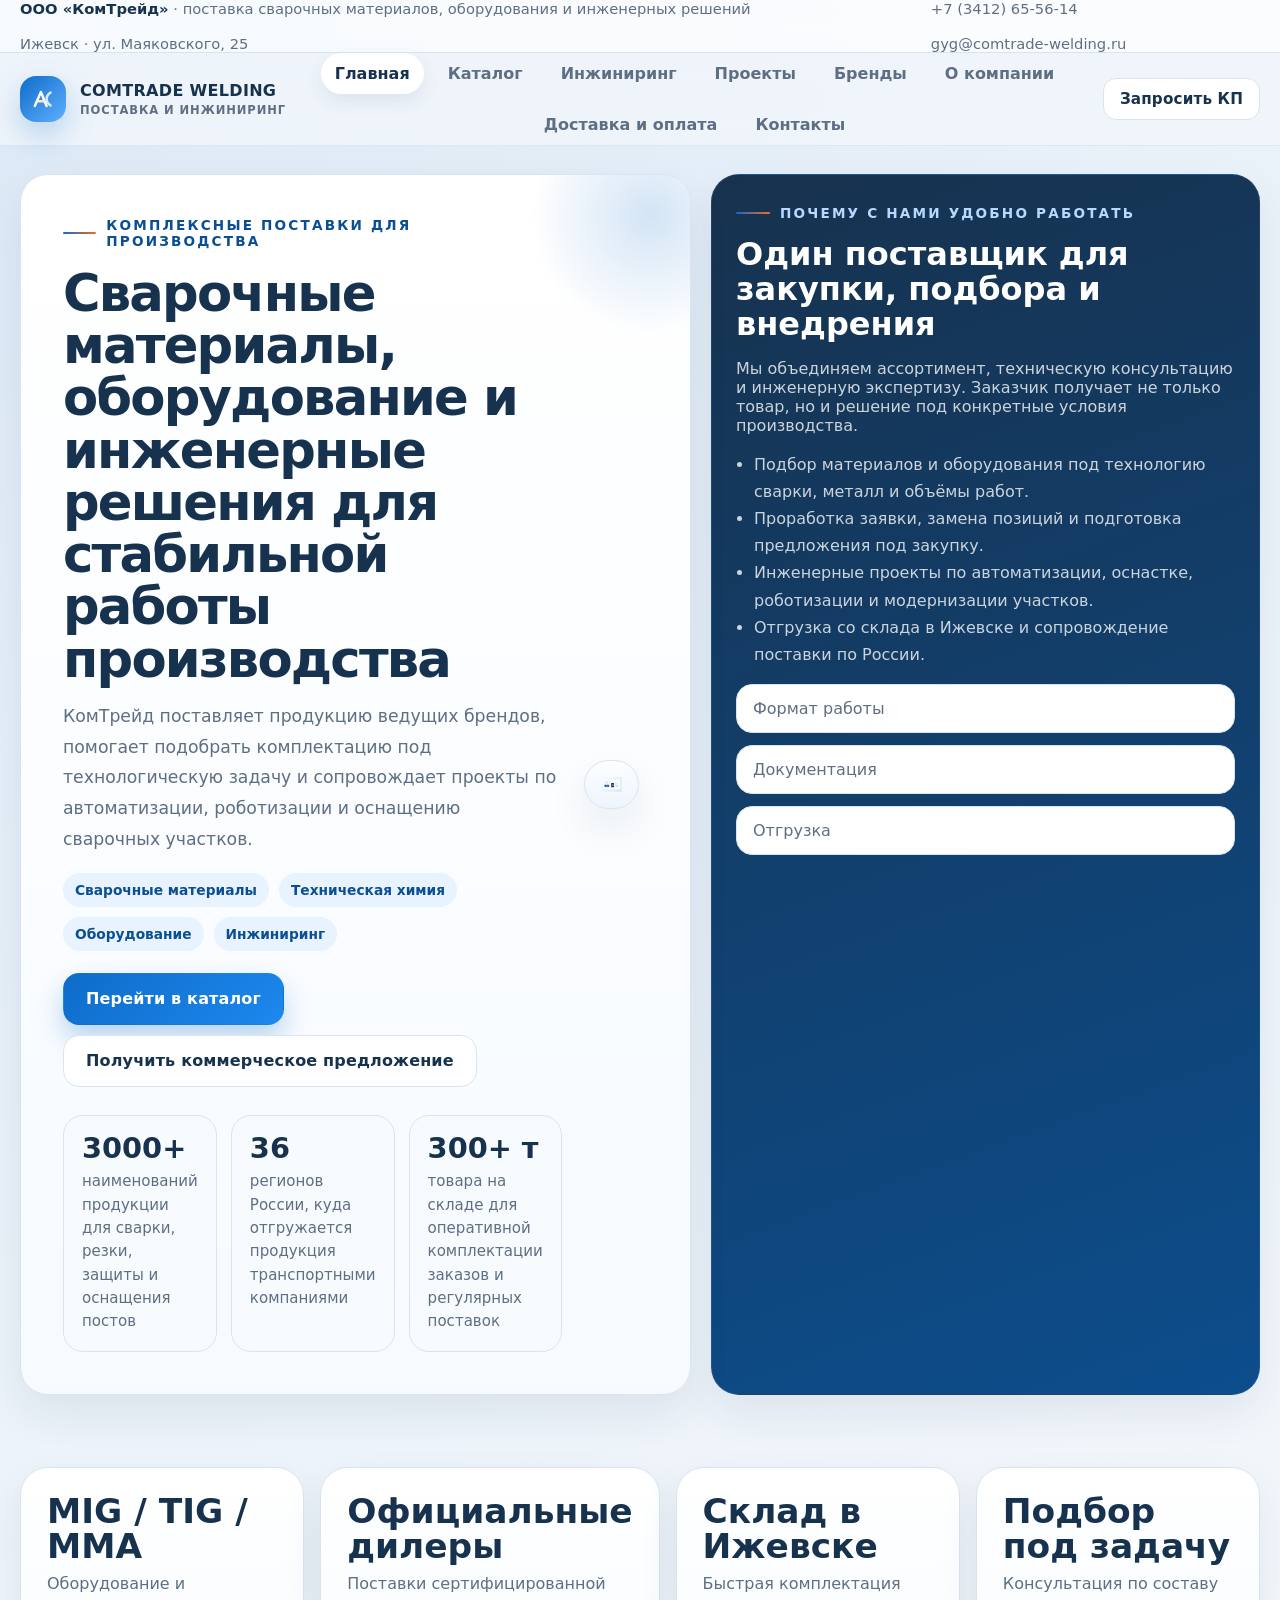
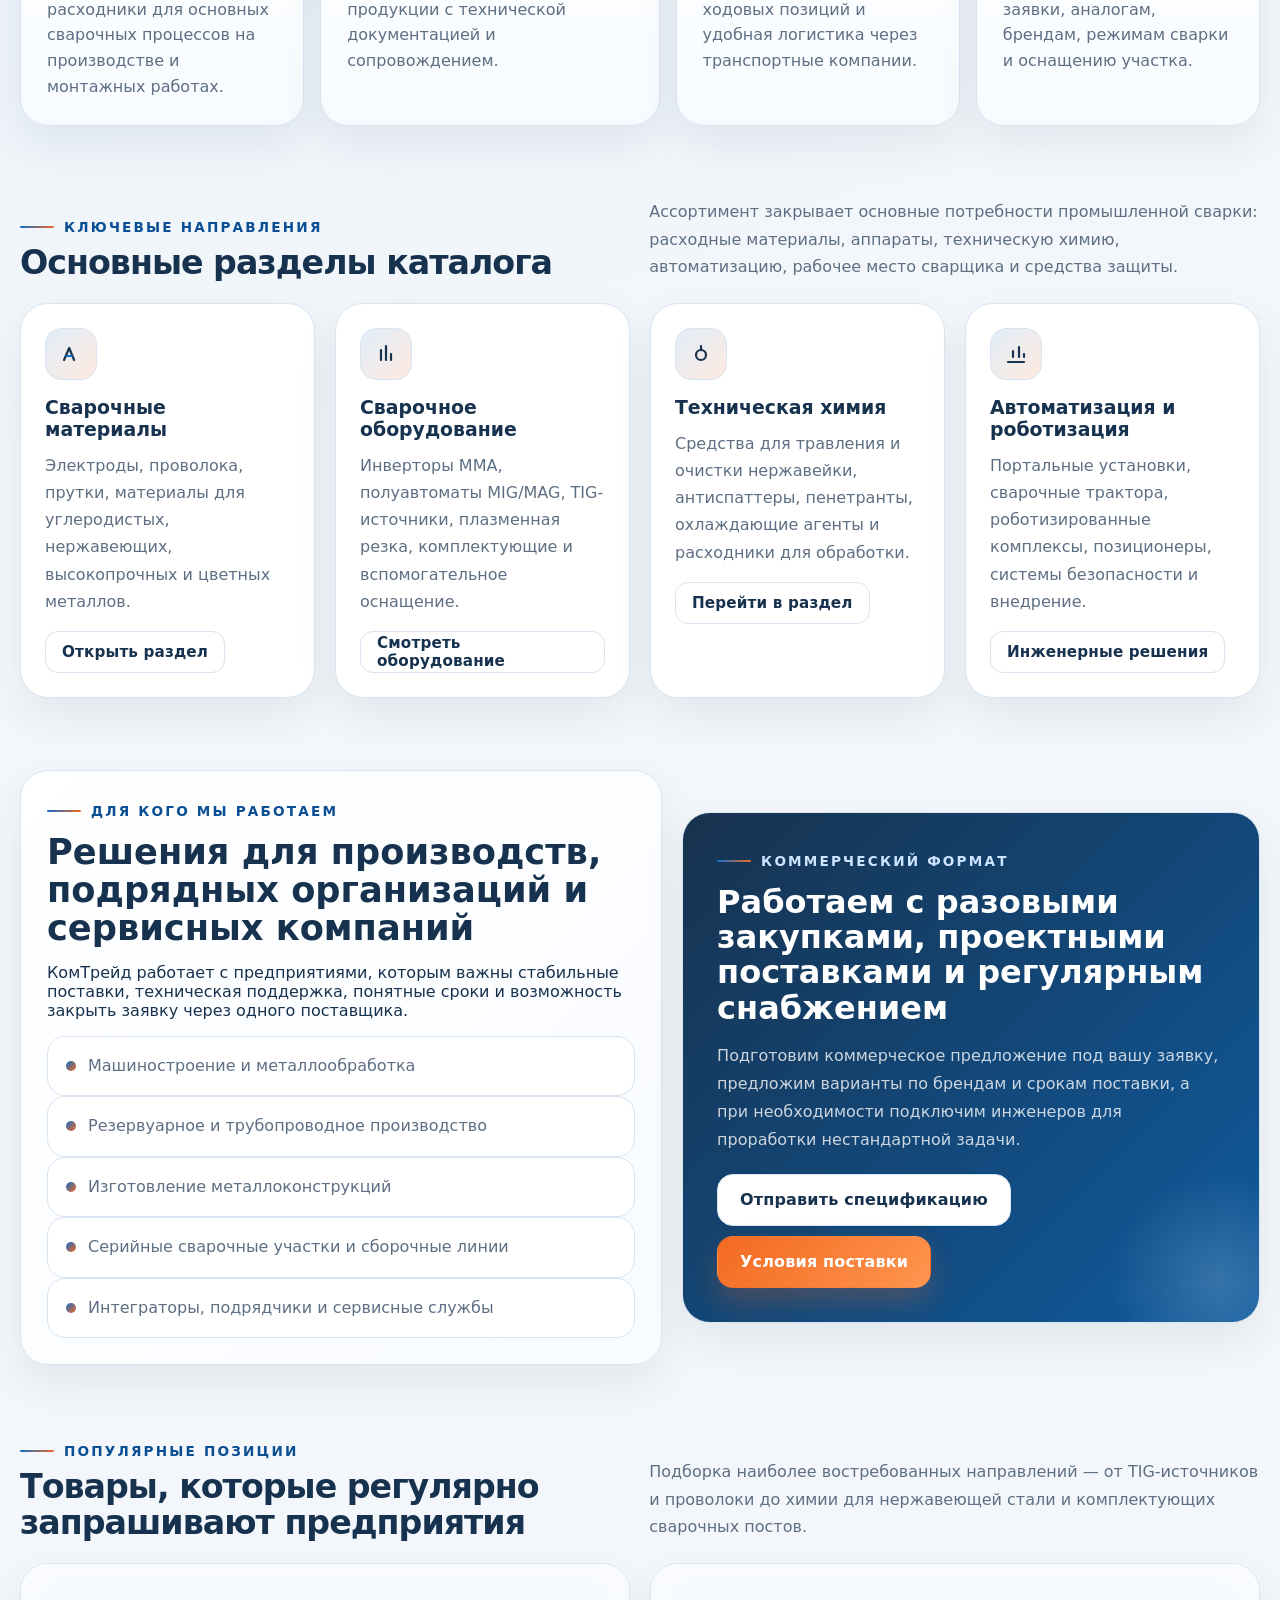
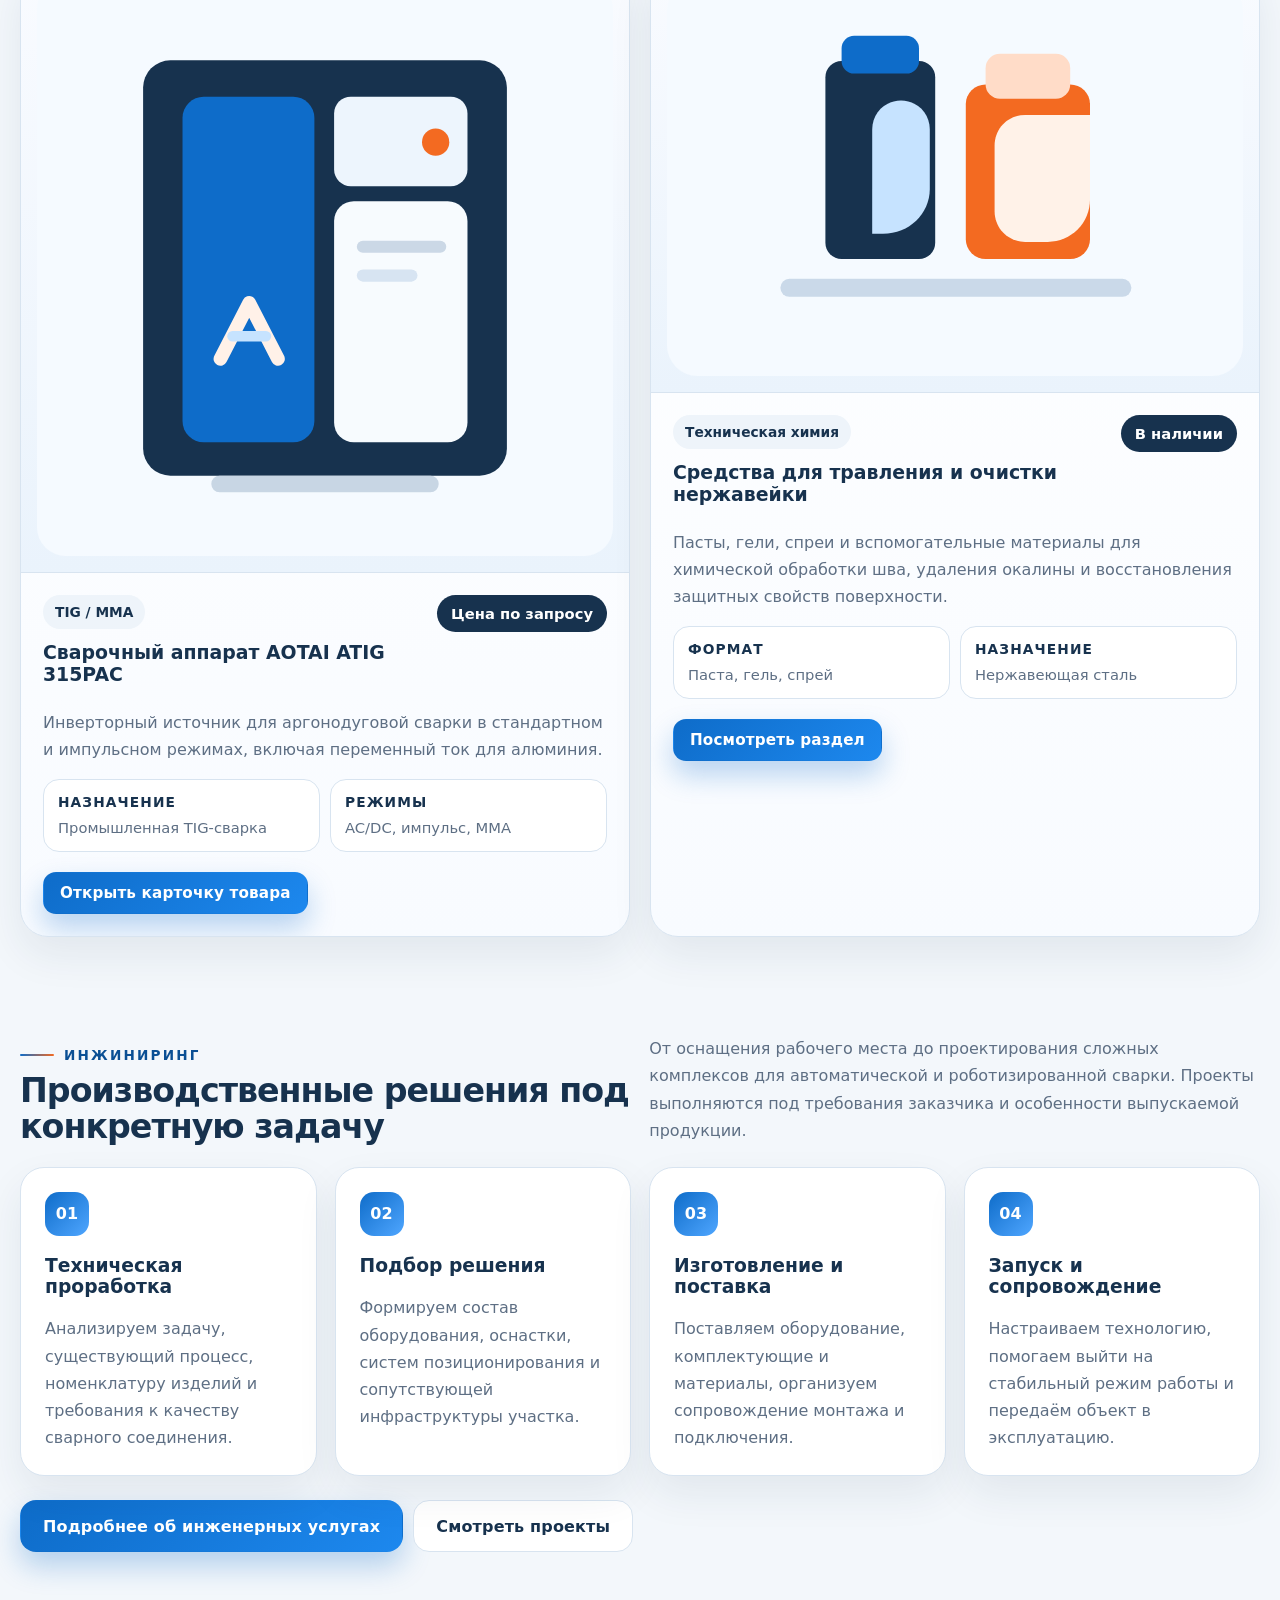
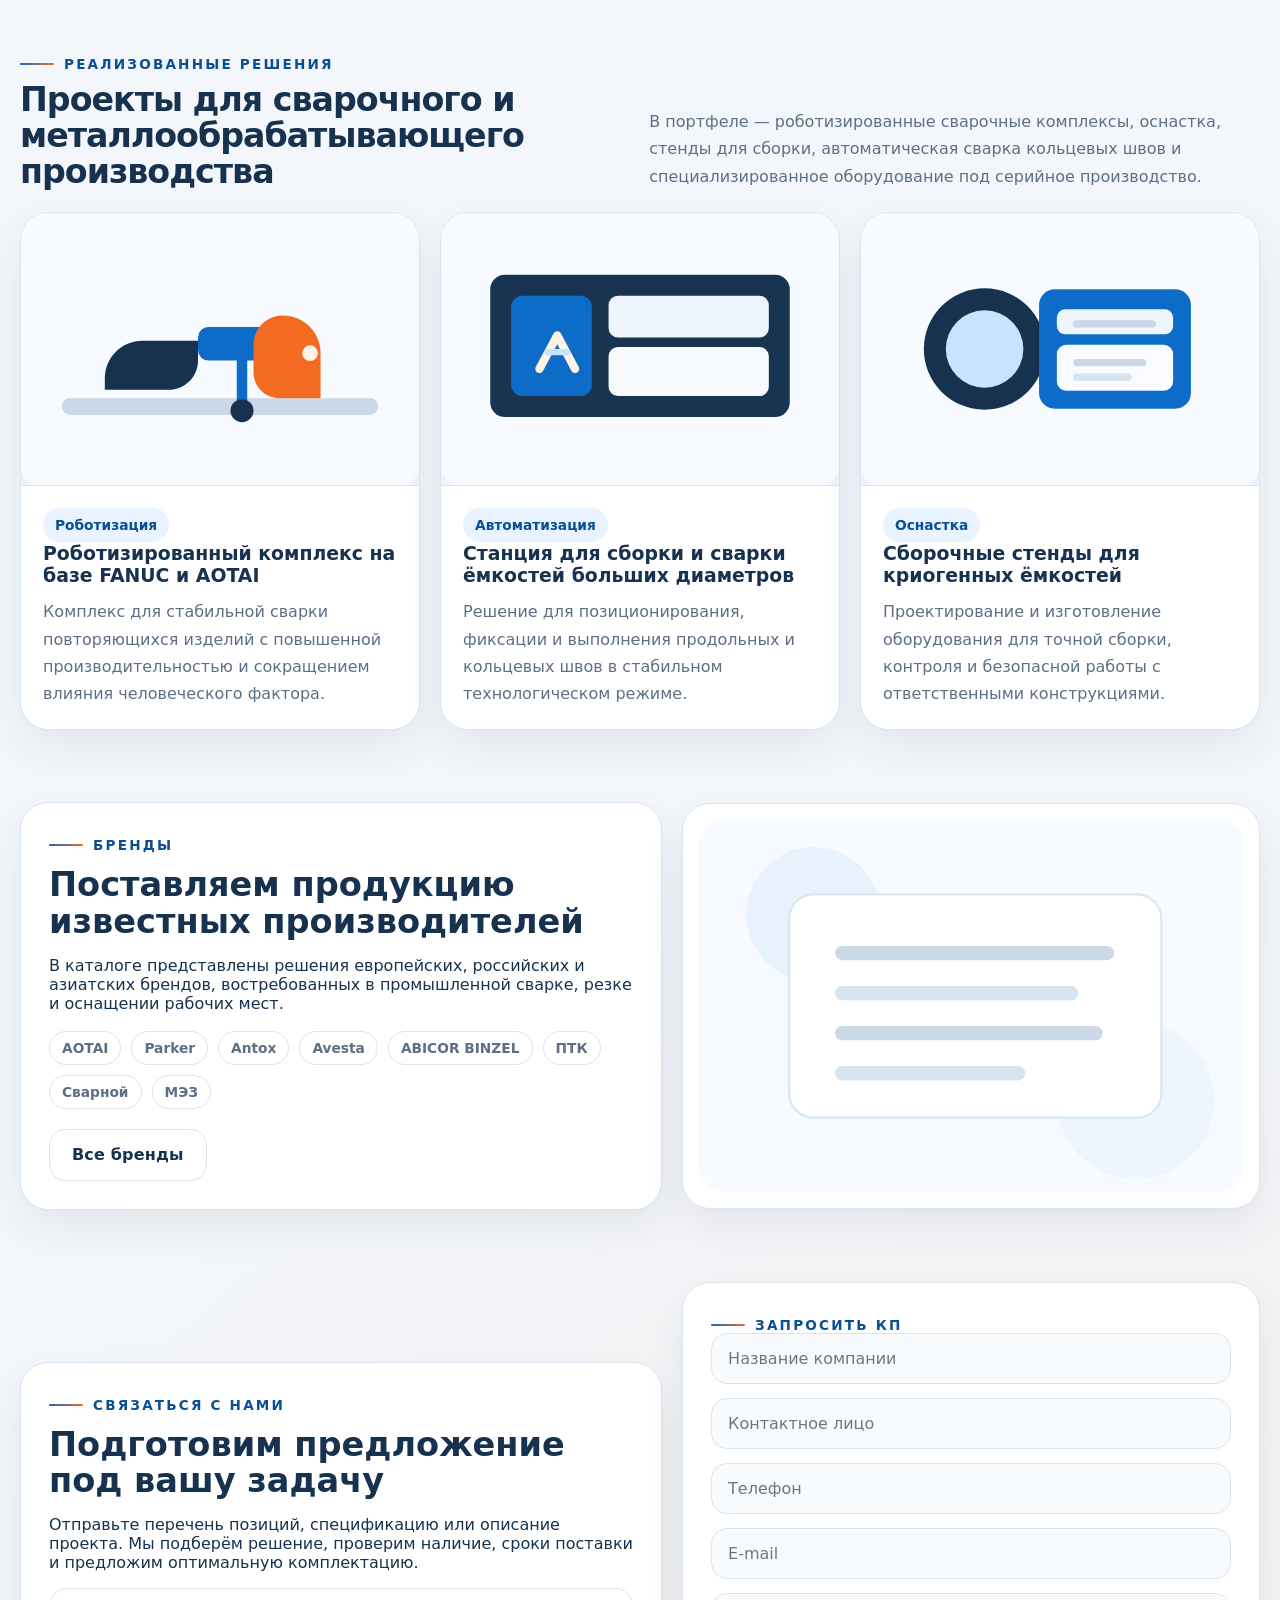
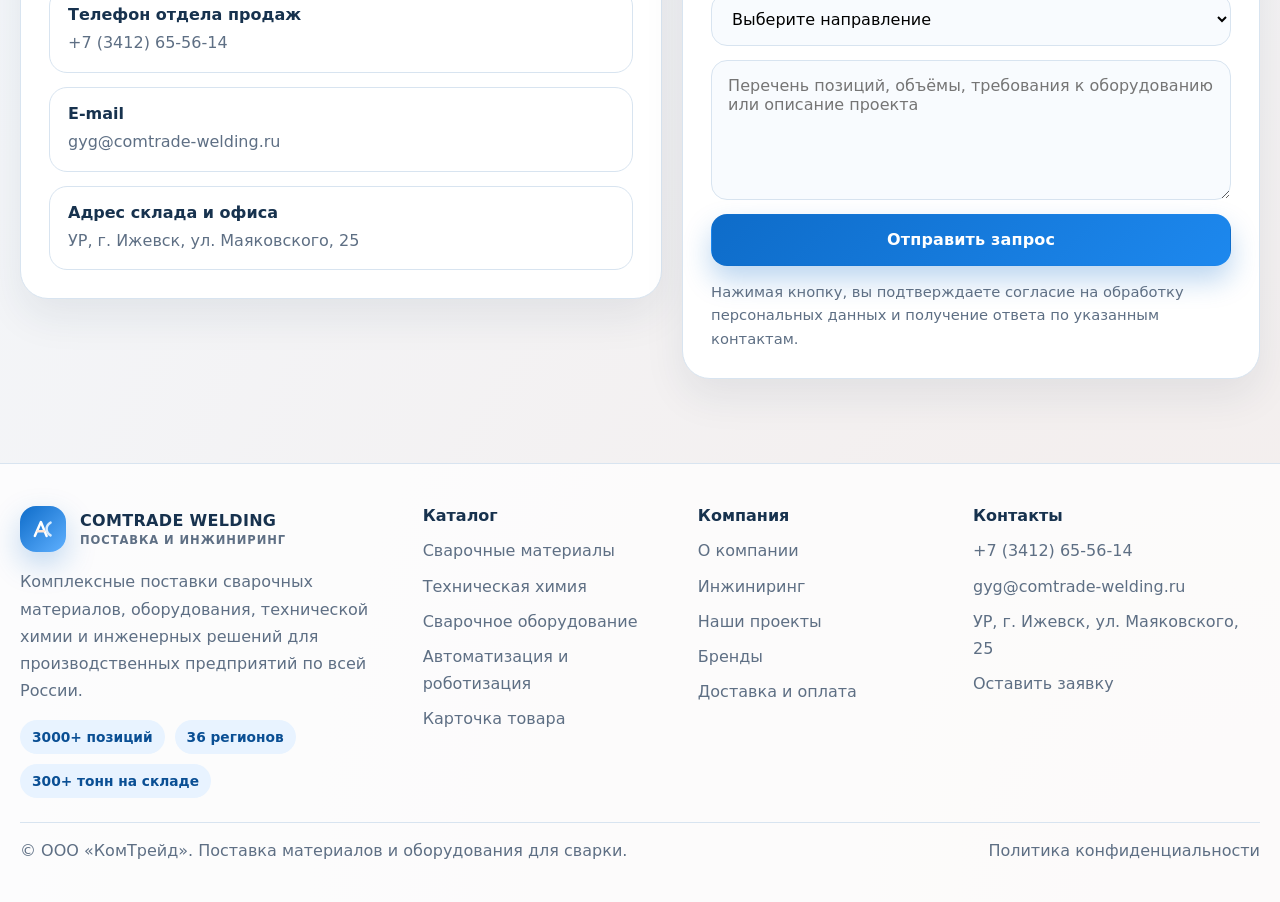
==== commit e85feef8: "Удалить раздел новостей с сайта" ====
--- a/index.html
+++ b/index.html
@@ -39,7 +39,6 @@
 <a href="engineering.html" class="">Инжиниринг</a>
 <a href="projects.html" class="">Проекты</a>
 <a href="brands.html" class="">Бренды</a>
-<a href="news.html" class="">Новости</a>
 <a href="about.html" class="">О компании</a>
 <a href="delivery.html" class="">Доставка и оплата</a>
 <a href="contacts.html" class="">Контакты</a>
